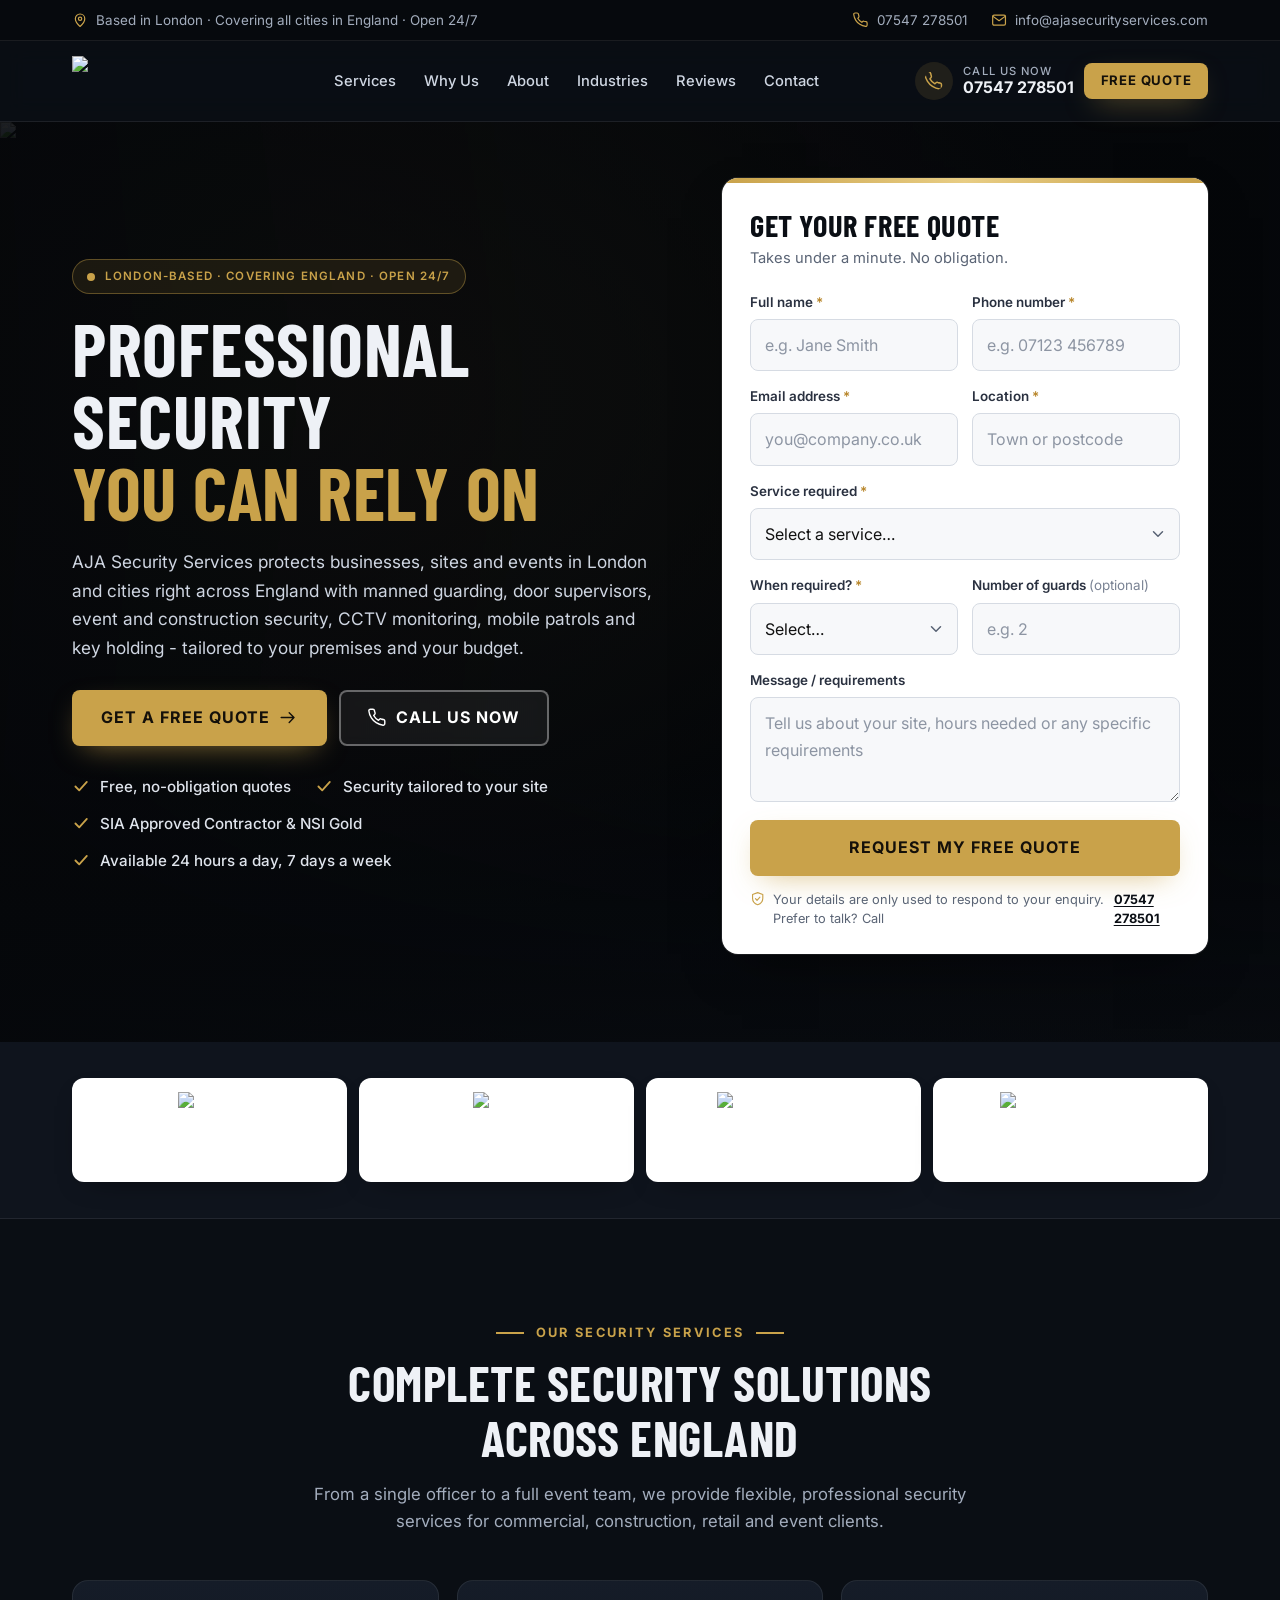
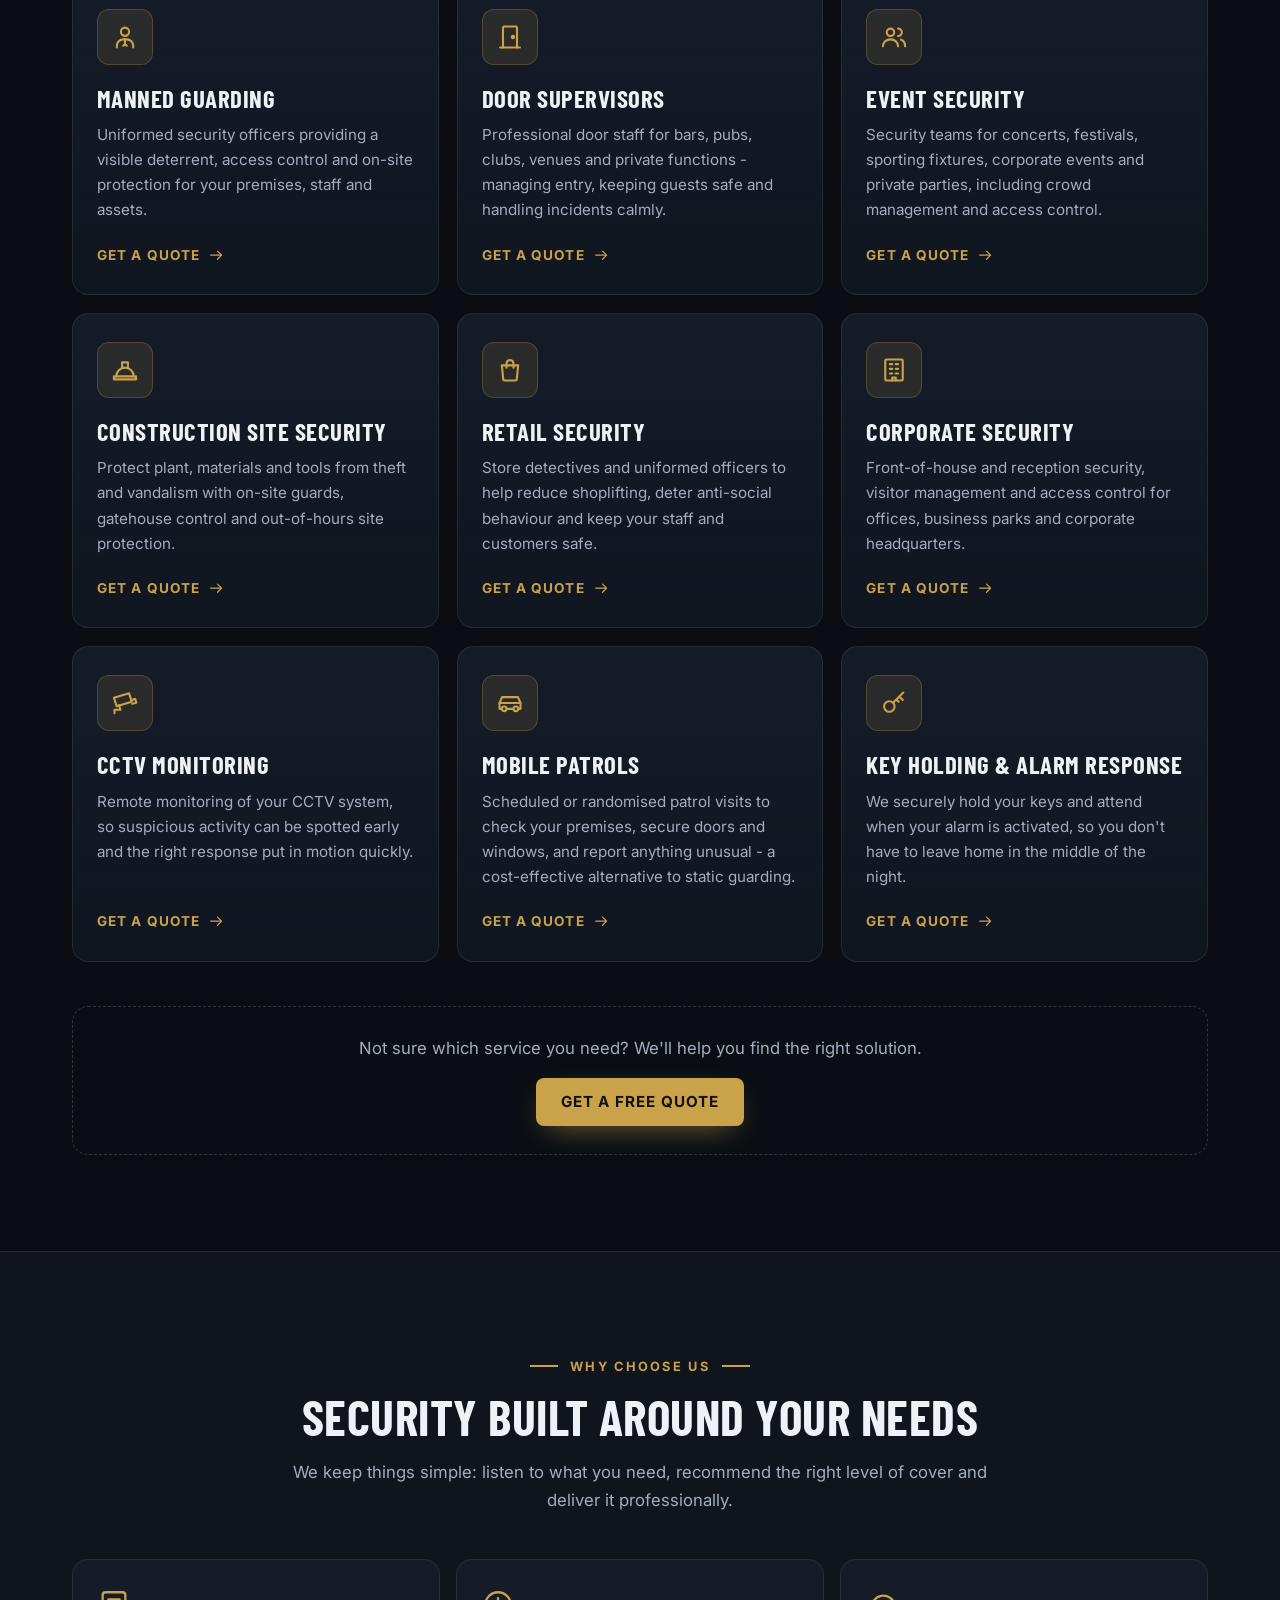
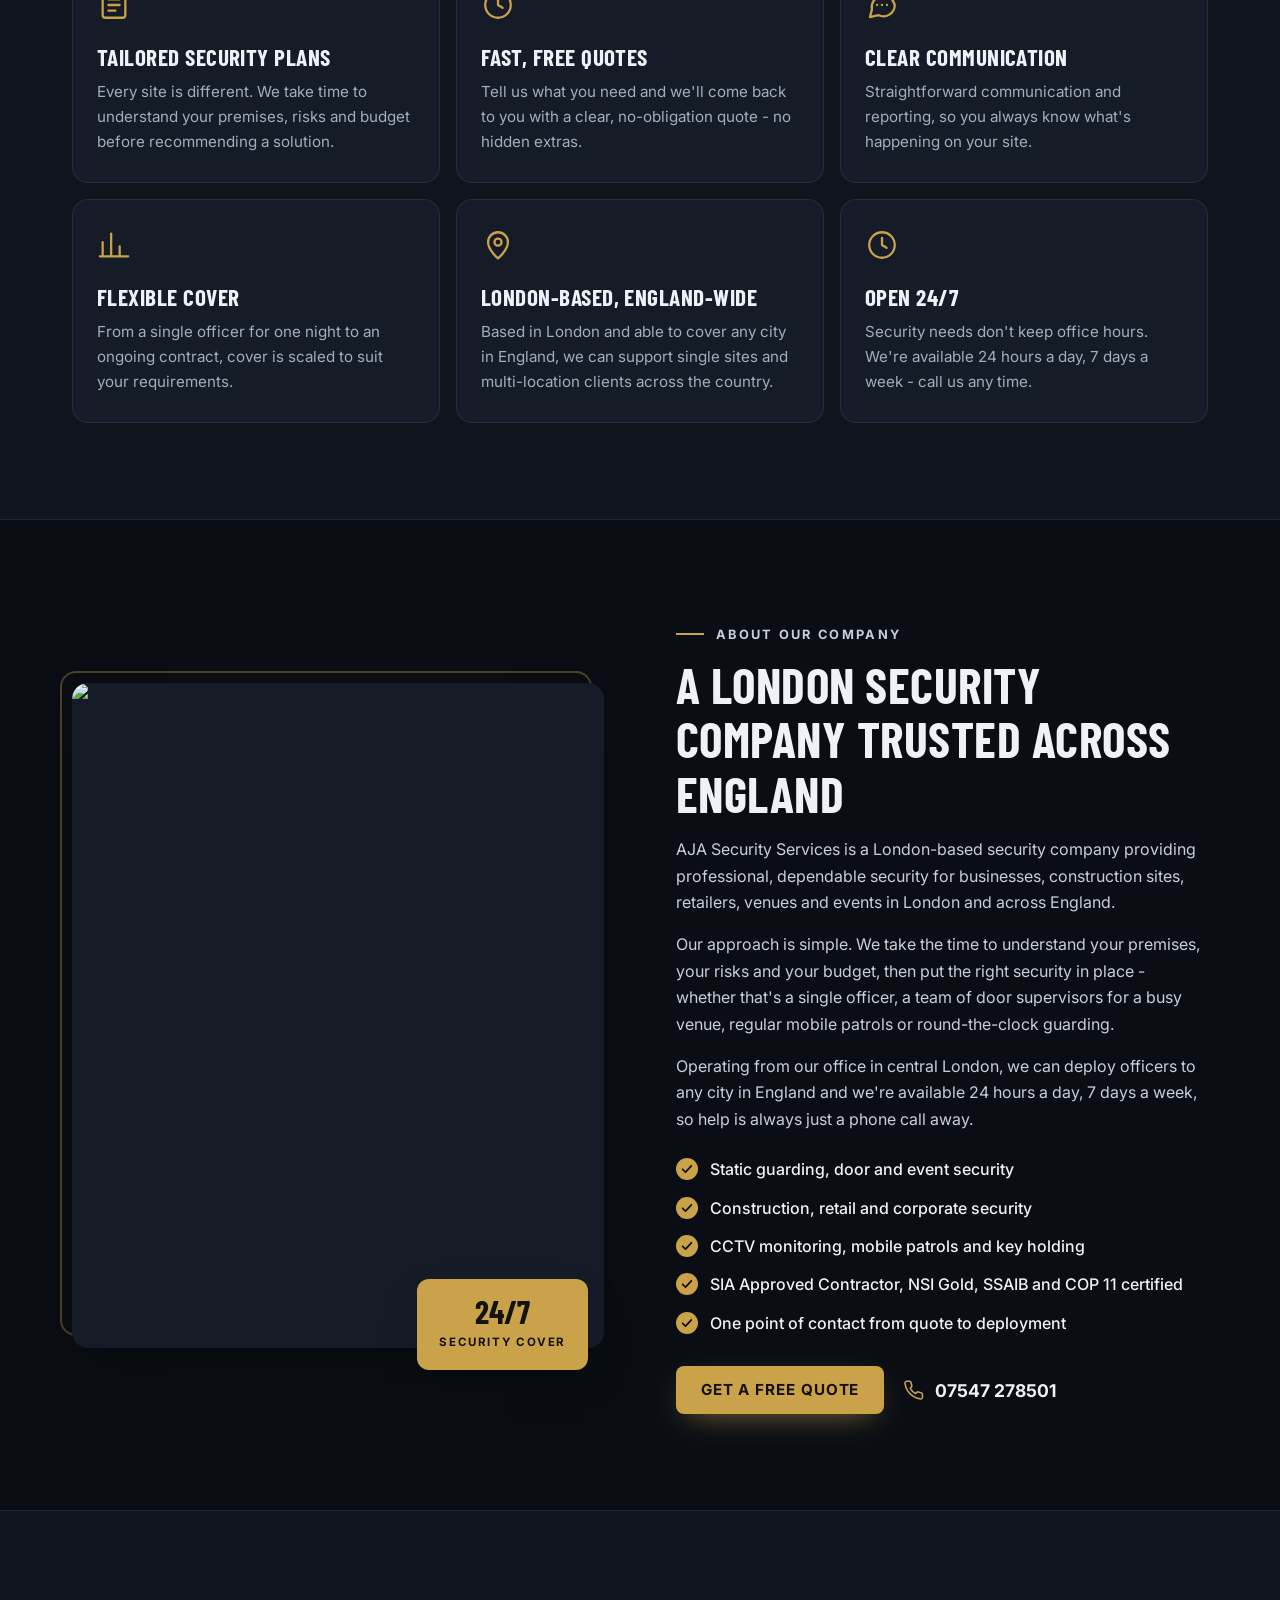
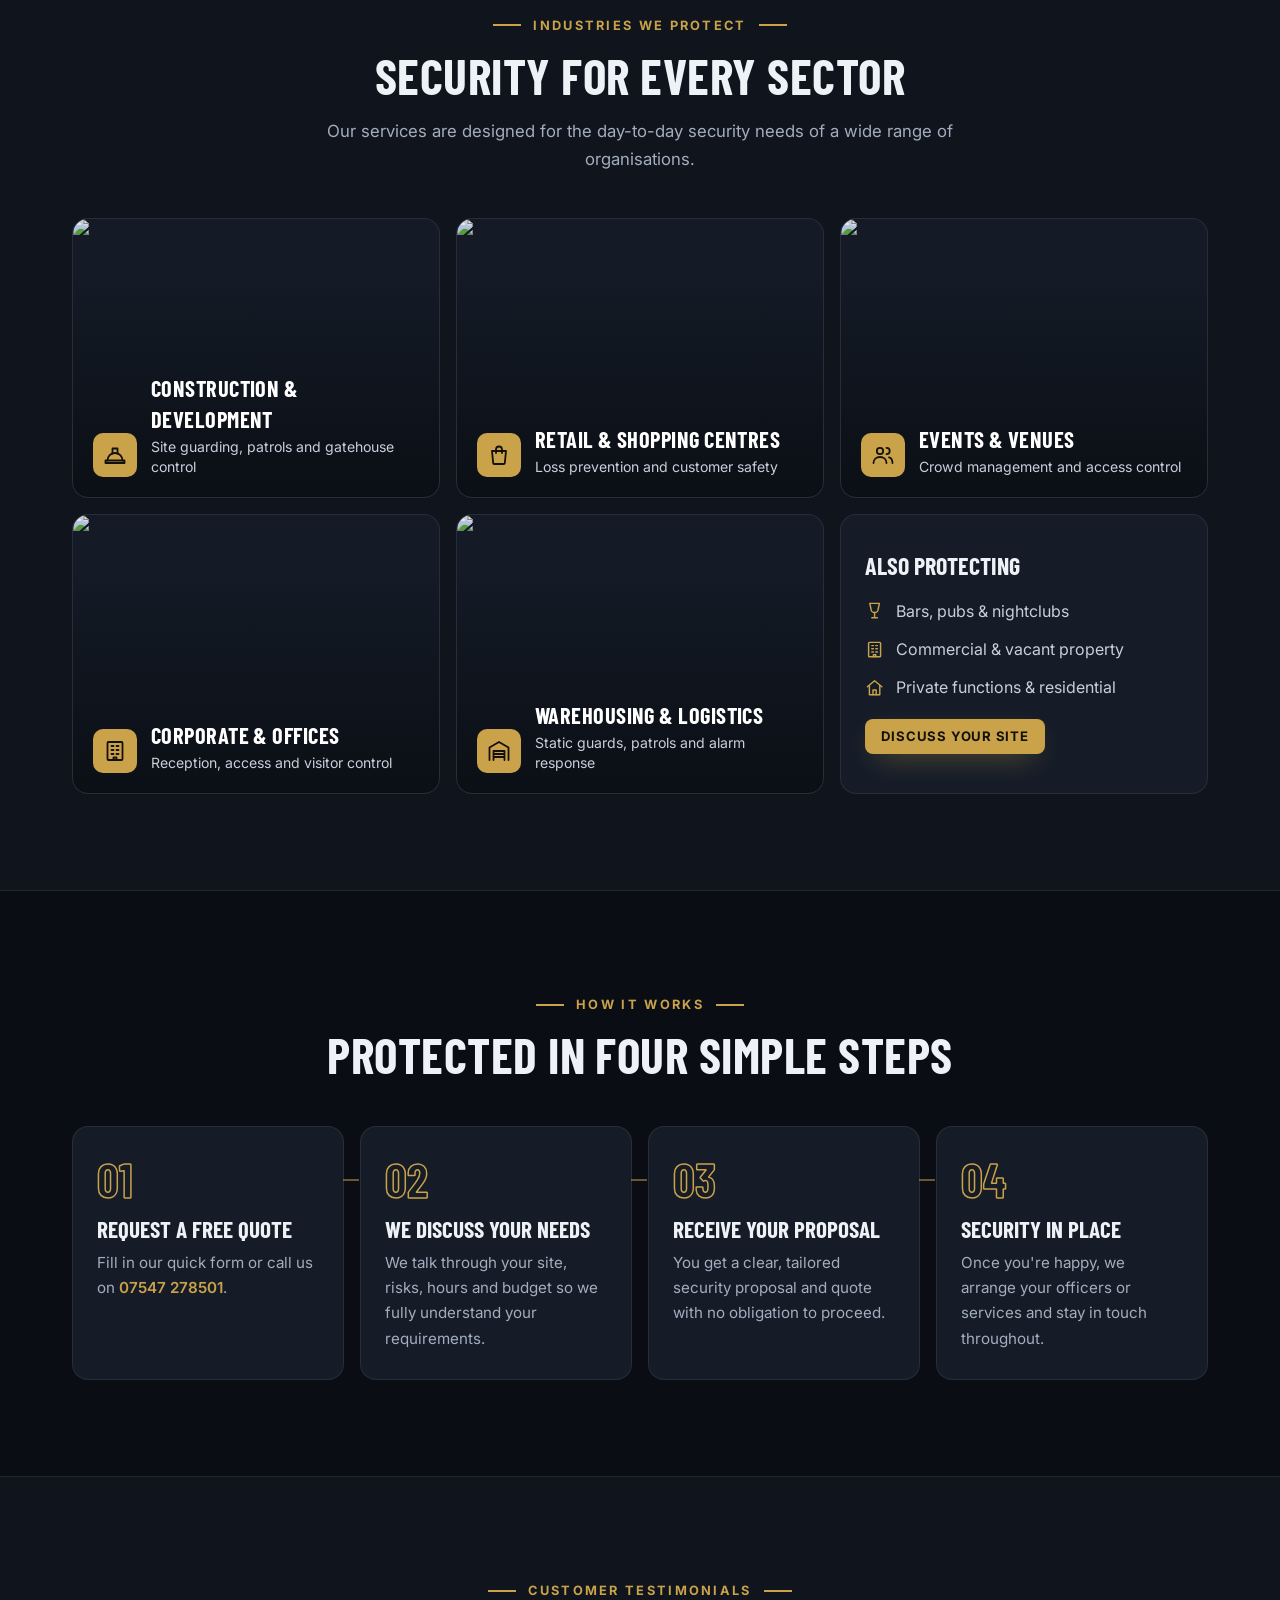
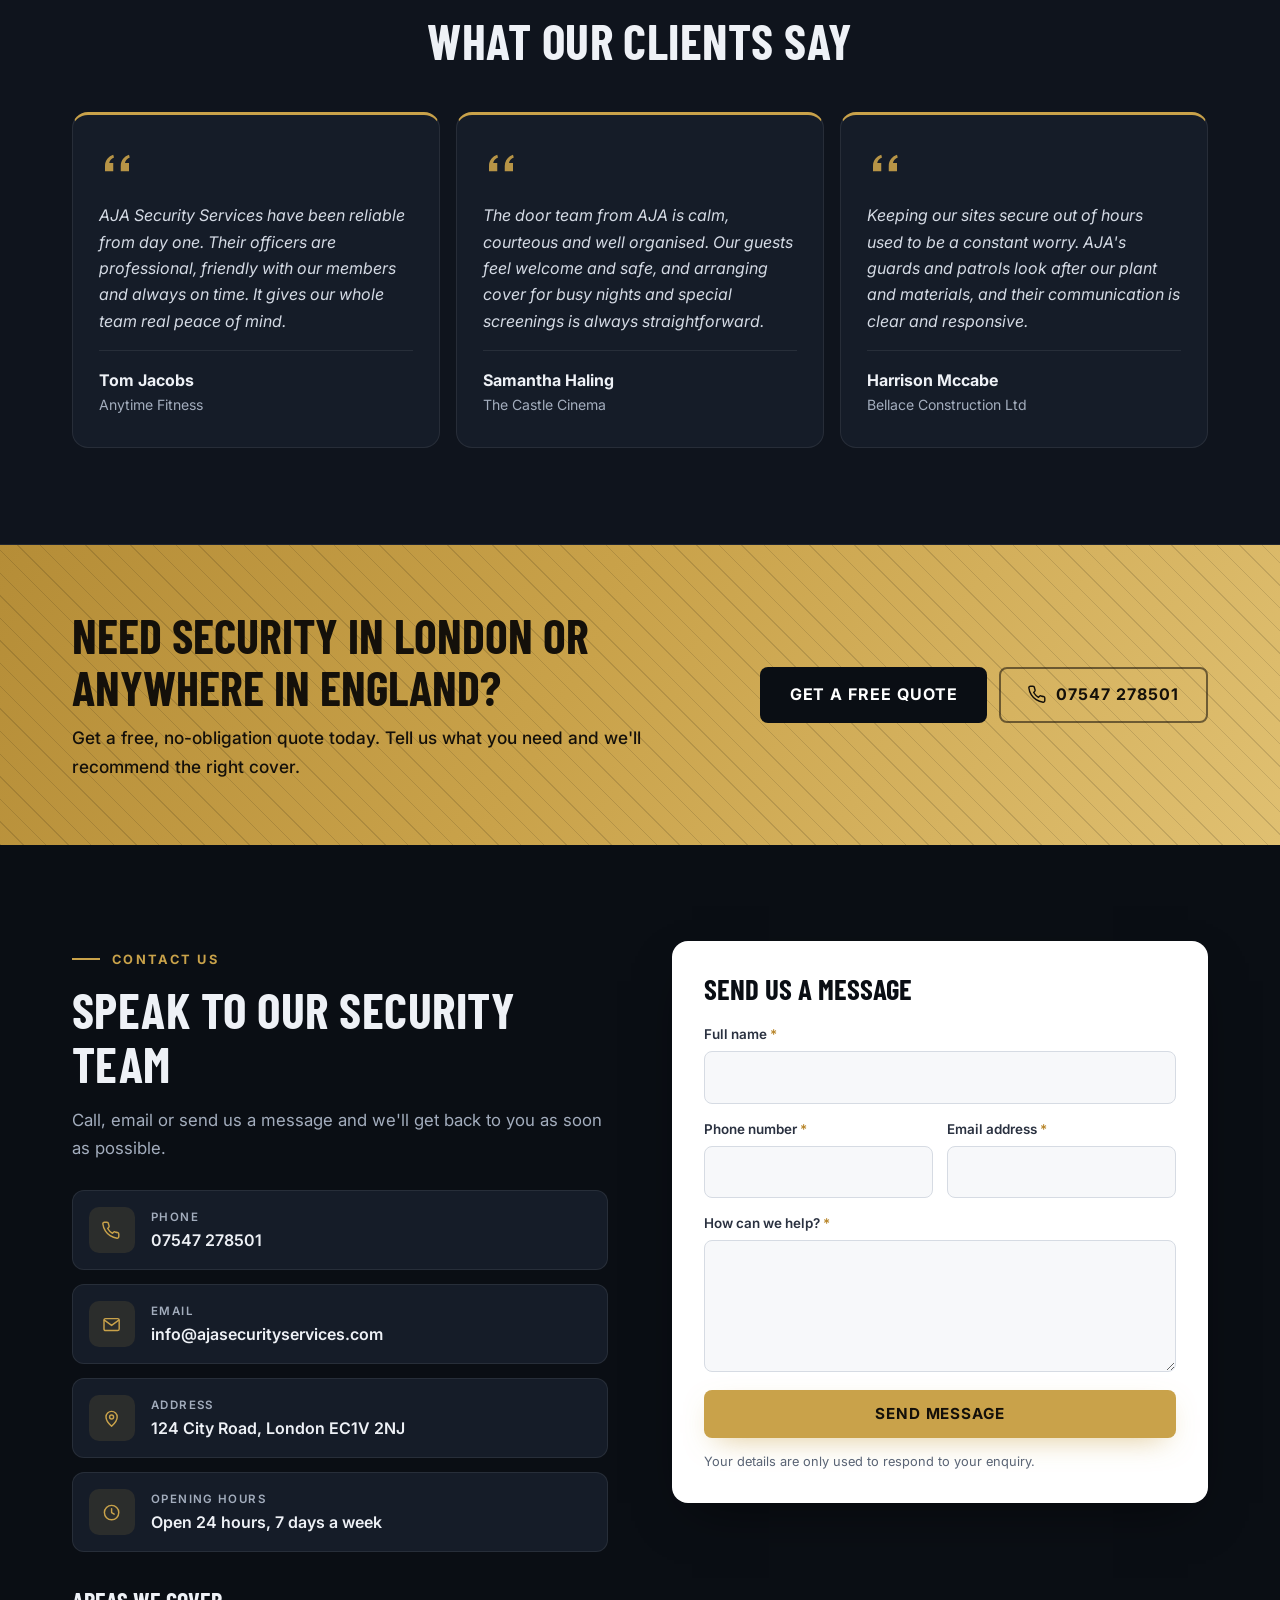
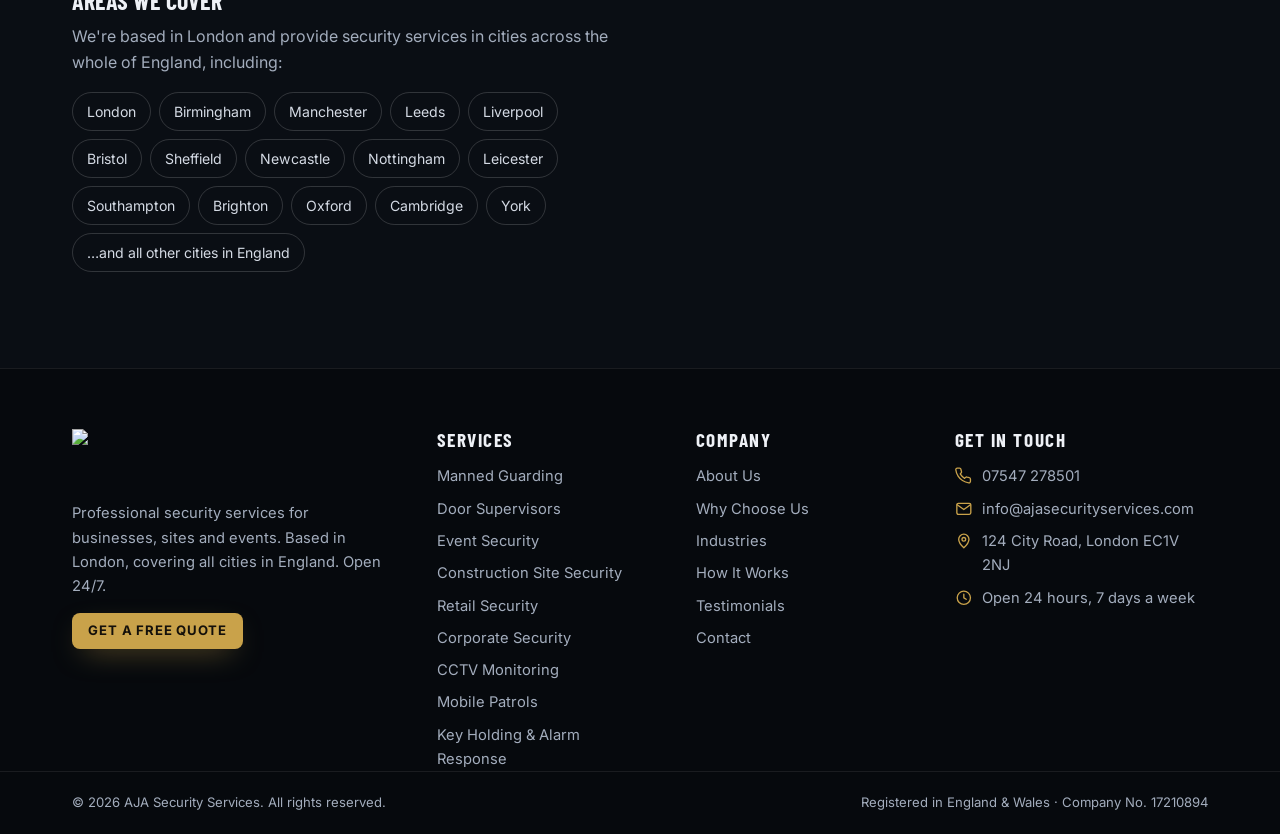
==== index.html @ 1676a199 "Add files via upload" ====
<!DOCTYPE html>
<html lang="en-GB">
<head>
  <meta charset="UTF-8">
  <meta name="viewport" content="width=device-width, initial-scale=1">

  <!-- ============================================================
       SEO settings.
       See README.md for the full find-and-replace checklist.
       ============================================================ -->
  <title>AJA Security Services | Security Guards London &amp; England</title>
  <meta name="description" content="SIA Approved security guards, door supervisors, event and construction security. London-based, covering all of England, 24/7. Get your free quote today.">
  <!-- When your domain is live, add: <link rel="canonical" href="https://your-domain/"> and <meta property="og:url" content="https://your-domain/"> -->
  <meta name="theme-color" content="#0a0e14">

  <!-- Social sharing -->
  <meta property="og:type" content="website">
  <meta property="og:title" content="AJA Security Services | London-based Security Covering All of England, 24/7">
  <meta property="og:description" content="Manned guarding, door supervisors, event and construction security, CCTV monitoring, mobile patrols and key holding. Get a free quote.">
  <meta property="og:locale" content="en_GB">
  <meta property="og:image" content="https://images.unsplash.com/photo-1485230405346-71acb9518d9c?auto=format&fit=crop&w=1200&h=630&q=70">

  <!-- Favicon -->
  <link rel="icon" type="image/svg+xml" href="images/aja-logo-mark.svg">

  <!-- Fonts (free, Google Fonts) -->
  <link rel="preconnect" href="https://fonts.googleapis.com">
  <link rel="preconnect" href="https://fonts.gstatic.com" crossorigin>
  <link href="https://fonts.googleapis.com/css2?family=Barlow+Condensed:wght@600;700&family=Inter:wght@400;500;600;700&display=swap" rel="stylesheet">

  <!-- Hero image preload for fast first paint -->
  <link rel="preconnect" href="https://images.unsplash.com">
  <link rel="preload" as="image" href="https://images.unsplash.com/photo-1485230405346-71acb9518d9c?auto=format&fit=crop&w=1600&q=70" fetchpriority="high">

  <link rel="stylesheet" href="style.css">
  <script>document.documentElement.classList.add("js");</script>

  <!-- Local business structured data (helps Google show your details) -->
  <script type="application/ld+json">
  {
    "@context": "https://schema.org",
    "@type": "LocalBusiness",
    "name": "AJA Security Services",
    "description": "Security services including manned guarding, door supervisors, event security, construction site security, retail security, corporate security, CCTV monitoring, mobile patrols and key holding & alarm response.",
    "telephone": "+447547278501",
    "email": "info@ajasecurityservices.com",
    "address": {
      "@type": "PostalAddress",
      "streetAddress": "124 City Road",
      "addressLocality": "London",
      "postalCode": "EC1V 2NJ",
      "addressCountry": "GB"
    },
    "areaServed": "England",
    "openingHours": "Mo-Su 00:00-23:59"
  }
  </script>
</head>

<body>
  <a class="skip-link" href="#main">Skip to content</a>

  <!-- ============ SVG ICON SPRITE (no external icon library needed) ============ -->
  <svg xmlns="http://www.w3.org/2000/svg" style="display:none" aria-hidden="true">
    <symbol id="i-shield" viewBox="0 0 24 24"><path d="M12 2.5l8 3v6c0 5-3.4 8.6-8 10-4.6-1.4-8-5-8-10v-6z"/><path d="M8.5 12l2.5 2.5 4.5-5"/></symbol>
    <symbol id="i-guard" viewBox="0 0 24 24"><circle cx="12" cy="7.5" r="3.5"/><path d="M5 21v-1.5A5.5 5.5 0 0 1 10.5 14h3a5.5 5.5 0 0 1 5.5 5.5V21"/><path d="M12 14v4l-1.5 1.5M12 18l1.5 1.5"/></symbol>
    <symbol id="i-door" viewBox="0 0 24 24"><path d="M6 21V4a1 1 0 0 1 1-1h10a1 1 0 0 1 1 1v17"/><path d="M3.5 21h17"/><circle cx="14.5" cy="12" r="1"/></symbol>
    <symbol id="i-event" viewBox="0 0 24 24"><circle cx="9" cy="8" r="3.2"/><path d="M2.5 20c0-3.6 2.9-6 6.5-6s6.5 2.4 6.5 6"/><path d="M15.5 4.8a3.2 3.2 0 0 1 0 6.4"/><path d="M18 14.3c2.1.6 3.5 2.6 3.5 5.7"/></symbol>
    <symbol id="i-hardhat" viewBox="0 0 24 24"><path d="M2.5 17.5h19v2.5h-19z"/><path d="M4.5 17.5a7.5 7.5 0 0 1 15 0"/><path d="M9.5 10.5V5.5h5v5"/></symbol>
    <symbol id="i-bag" viewBox="0 0 24 24"><path d="M5 8h14l-1.2 12.1a1 1 0 0 1-1 .9H7.2a1 1 0 0 1-1-.9z"/><path d="M9 10V6.5a3 3 0 0 1 6 0V10"/></symbol>
    <symbol id="i-building" viewBox="0 0 24 24"><rect x="4.5" y="3" width="15" height="18" rx="1"/><path d="M8.5 7h2M13.5 7h2M8.5 11h2M13.5 11h2M8.5 15h2M13.5 15h2"/><path d="M10.5 21v-2.5h3V21"/></symbol>
    <symbol id="i-cctv" viewBox="0 0 24 24"><path d="M2.5 7.5l13-3.8 2.3 7.2-13 3.8z"/><path d="M17.3 9.5l3.4-1 1 3.2-3.5 1"/><path d="M6.8 13.8l1.3 4H3v3"/></symbol>
    <symbol id="i-car" viewBox="0 0 24 24"><path d="M5 17H3v-5l2.2-5h13.6L21 12v5h-2"/><circle cx="7" cy="17" r="2"/><circle cx="17" cy="17" r="2"/><path d="M9 17h6M3 12h18"/></symbol>
    <symbol id="i-key" viewBox="0 0 24 24"><circle cx="8" cy="15" r="4.5"/><path d="M11.2 11.8L20 3M16.5 6.5l3 3M14 9l2 2"/></symbol>
    <symbol id="i-phone" viewBox="0 0 24 24"><path d="M21 16.5v3a2 2 0 0 1-2.2 2 19.8 19.8 0 0 1-8.6-3.1 19.5 19.5 0 0 1-6-6A19.8 19.8 0 0 1 1.1 3.8 2 2 0 0 1 3.1 1.5h3a2 2 0 0 1 2 1.7c.1 1 .4 1.9.7 2.8a2 2 0 0 1-.5 2.1L7.1 9.4a16 16 0 0 0 6 6l1.3-1.3a2 2 0 0 1 2.1-.4c.9.3 1.8.6 2.8.7a2 2 0 0 1 1.7 2z"/></symbol>
    <symbol id="i-mail" viewBox="0 0 24 24"><rect x="2.5" y="4.5" width="19" height="15" rx="2"/><path d="M3 6.5l9 6.5 9-6.5"/></symbol>
    <symbol id="i-pin" viewBox="0 0 24 24"><path d="M12 21.5s-7-6.1-7-11.5a7 7 0 0 1 14 0c0 5.4-7 11.5-7 11.5z"/><circle cx="12" cy="10" r="2.5"/></symbol>
    <symbol id="i-clock" viewBox="0 0 24 24"><circle cx="12" cy="12" r="9"/><path d="M12 7v5l3.2 2"/></symbol>
    <symbol id="i-check" viewBox="0 0 24 24"><path d="M4.5 12.5l5 5 10-11"/></symbol>
    <symbol id="i-arrow" viewBox="0 0 24 24"><path d="M4 12h16M14 6l6 6-6 6"/></symbol>
    <symbol id="i-plan" viewBox="0 0 24 24"><rect x="4" y="3" width="16" height="18" rx="2"/><path d="M8 8h8M8 12h8M8 16h5"/></symbol>
    <symbol id="i-chat" viewBox="0 0 24 24"><path d="M21 12a8 8 0 0 1-11.6 7.1L3.5 20.5l1.4-5.4A8 8 0 1 1 21 12z"/><path d="M8.5 12h.01M12 12h.01M15.5 12h.01"/></symbol>
    <symbol id="i-scale" viewBox="0 0 24 24"><path d="M4 20V10M10 20V4M16 20v-7M22 20H2"/></symbol>
    <symbol id="i-award" viewBox="0 0 24 24"><circle cx="12" cy="9" r="6"/><path d="M8.5 14l-1.5 7.5 5-2.5 5 2.5-1.5-7.5"/></symbol>
    <symbol id="i-warehouse" viewBox="0 0 24 24"><path d="M2.5 21V8.5L12 3l9.5 5.5V21"/><path d="M6.5 21v-9h11v9M6.5 15h11M6.5 18h11"/></symbol>
    <symbol id="i-glass" viewBox="0 0 24 24"><path d="M6 3h12l-1.5 7a4.5 4.5 0 0 1-9 0z"/><path d="M12 14.5V21M8.5 21h7"/></symbol>
    <symbol id="i-home" viewBox="0 0 24 24"><path d="M3 11l9-7.5 9 7.5"/><path d="M5.5 9.5V21h13V9.5"/><path d="M10 21v-6h4v6"/></symbol>
    <symbol id="i-quote" viewBox="0 0 24 24"><path d="M9.5 6.5C6.5 7.5 4 10 4 14v3.5h5.5V12H6.8c.3-1.8 1.4-3 3.2-3.7zM20 6.5c-3 1-5.5 3.5-5.5 7.5v3.5H20V12h-2.7c.3-1.8 1.4-3 3.2-3.7z"/></symbol>
    <symbol id="i-menu" viewBox="0 0 24 24"><path d="M3.5 6.5h17M3.5 12h17M3.5 17.5h17"/></symbol>
    <symbol id="i-close" viewBox="0 0 24 24"><path d="M5.5 5.5l13 13M18.5 5.5l-13 13"/></symbol>
  </svg>

  <!-- ============ TOP BAR (desktop) ============ -->
  <div class="topbar">
    <div class="container topbar__inner">
      <p class="topbar__text"><svg class="i" aria-hidden="true"><use href="#i-pin"/></svg> Based in London · Covering all cities in England · Open 24/7</p>
      <div class="topbar__links">
        <a href="tel:+447547278501"><svg class="i" aria-hidden="true"><use href="#i-phone"/></svg> 07547 278501</a>
        <a href="mailto:info@ajasecurityservices.com"><svg class="i" aria-hidden="true"><use href="#i-mail"/></svg> info@ajasecurityservices.com</a>
      </div>
    </div>
  </div>

  <!-- ============ HEADER / NAVIGATION ============ -->
  <header class="header" id="header">
    <div class="container header__inner">
      <a href="#top" class="logo" aria-label="AJA Security Services - home">
        <img class="logo__img" src="images/aja-logo-dark-bg.svg" alt="AJA Security Services" width="238" height="72">
      </a>

      <nav class="nav" id="nav" aria-label="Main navigation">
        <ul class="nav__list">
          <li><a href="#services">Services</a></li>
          <li><a href="#why-us">Why Us</a></li>
          <li><a href="#about">About</a></li>
          <li><a href="#industries">Industries</a></li>
          <li><a href="#testimonials">Reviews</a></li>
          <li><a href="#contact">Contact</a></li>
        </ul>
        <div class="nav__mobile-cta">
          <a class="btn btn--primary btn--block" href="#quote" data-quote>Get a Free Quote</a>
          <a class="btn btn--outline btn--block" href="tel:+447547278501"><svg class="i" aria-hidden="true"><use href="#i-phone"/></svg> Call 07547 278501</a>
        </div>
      </nav>

      <div class="header__actions">
        <a class="header__phone" href="tel:+447547278501">
          <svg class="i" aria-hidden="true"><use href="#i-phone"/></svg>
          <span><small>Call us now</small>07547 278501</span>
        </a>
        <a class="btn btn--primary btn--sm" href="#quote" data-quote>Free Quote</a>
        <button class="nav-toggle" id="navToggle" aria-controls="nav" aria-expanded="false" aria-label="Open menu">
          <svg class="i i--open" aria-hidden="true"><use href="#i-menu"/></svg>
          <svg class="i i--close" aria-hidden="true"><use href="#i-close"/></svg>
        </button>
      </div>
    </div>
  </header>

  <main id="main">
    <!-- ============ HERO + FREE QUOTE FORM ============ -->
    <section class="hero" id="top" aria-labelledby="hero-title">
      <div class="hero__bg">
        <img src="https://images.unsplash.com/photo-1485230405346-71acb9518d9c?auto=format&fit=crop&w=1600&q=70"
             srcset="https://images.unsplash.com/photo-1485230405346-71acb9518d9c?auto=format&fit=crop&w=800&q=65 800w,
                     https://images.unsplash.com/photo-1485230405346-71acb9518d9c?auto=format&fit=crop&w=1600&q=70 1600w,
                     https://images.unsplash.com/photo-1485230405346-71acb9518d9c?auto=format&fit=crop&w=2400&q=70 2400w"
             sizes="100vw" alt="Uniformed security officer on duty in the lobby of a commercial building" fetchpriority="high" width="1600" height="1067">
      </div>

      <div class="container hero__grid">
        <div class="hero__content">
          <p class="eyebrow"><span class="eyebrow__dot" aria-hidden="true"></span>London-Based · Covering England · Open 24/7</p>
          <h1 id="hero-title" class="hero__title">Professional Security <span>You Can Rely On</span></h1>
          <p class="hero__lead">
            AJA Security Services protects businesses, sites and events in London and cities right across England with manned guarding,
            door supervisors, event and construction security, CCTV monitoring, mobile patrols and key holding -
            tailored to your premises and your budget.
          </p>
          <div class="hero__buttons">
            <a class="btn btn--primary btn--lg" href="#quote" data-quote>Get a Free Quote <svg class="i" aria-hidden="true"><use href="#i-arrow"/></svg></a>
            <a class="btn btn--ghost btn--lg" href="tel:+447547278501"><svg class="i" aria-hidden="true"><use href="#i-phone"/></svg> Call Us Now</a>
          </div>
          <ul class="hero__points">
            <li><svg class="i" aria-hidden="true"><use href="#i-check"/></svg> Free, no-obligation quotes</li>
            <li><svg class="i" aria-hidden="true"><use href="#i-check"/></svg> Security tailored to your site</li>
            <li><svg class="i" aria-hidden="true"><use href="#i-check"/></svg> SIA Approved Contractor &amp; NSI Gold</li>
            <li><svg class="i" aria-hidden="true"><use href="#i-check"/></svg> Available 24 hours a day, 7 days a week</li>
          </ul>
        </div>

        <!-- QUOTE FORM
             Form submissions are sent by Formspree (free plan). Connected to form xppwrbzv
             with your own form ID - see README.md. -->
        <div class="quote-card" id="quote">
          <div class="quote-card__head">
            <h2 class="quote-card__title">Get Your Free Quote</h2>
            <p>Takes under a minute. No obligation.</p>
          </div>

          <form class="form js-form" action="https://formspree.io/f/xppwrbzv" method="POST" novalidate>
            <input type="hidden" name="_subject" value="New free quote request - website">
            <input type="hidden" name="form_type" value="Free quote request">
            <!-- Spam trap: real visitors never see or fill this -->
            <div class="hp" aria-hidden="true"><label>Leave this empty <input type="text" name="_gotcha" tabindex="-1" autocomplete="off"></label></div>

            <div class="form__row">
              <div class="field">
                <label for="q-name">Full name <span class="req" aria-hidden="true">*</span></label>
                <input id="q-name" name="name" type="text" autocomplete="name" required placeholder="e.g. Jane Smith">
              </div>
              <div class="field">
                <label for="q-phone">Phone number <span class="req" aria-hidden="true">*</span></label>
                <input id="q-phone" name="phone" type="tel" autocomplete="tel" inputmode="tel" required placeholder="e.g. 07123 456789">
              </div>
            </div>

            <div class="form__row">
              <div class="field">
                <label for="q-email">Email address <span class="req" aria-hidden="true">*</span></label>
                <input id="q-email" name="email" type="email" autocomplete="email" required placeholder="you@company.co.uk">
              </div>
              <div class="field">
                <label for="q-location">Location <span class="req" aria-hidden="true">*</span></label>
                <input id="q-location" name="location" type="text" autocomplete="address-level2" required placeholder="Town or postcode">
              </div>
            </div>

            <div class="field">
              <label for="q-service">Service required <span class="req" aria-hidden="true">*</span></label>
              <select id="q-service" name="service" required>
                <option value="">Select a service…</option>
                <option>Manned Guarding</option>
                <option>Door Supervisors</option>
                <option>Event Security</option>
                <option>Construction Site Security</option>
                <option>Retail Security</option>
                <option>Corporate Security</option>
                <option>CCTV Monitoring</option>
                <option>Mobile Patrols</option>
                <option>Key Holding &amp; Alarm Response</option>
                <option>Not sure / multiple services</option>
              </select>
            </div>

            <div class="form__row">
              <div class="field">
                <label for="q-when">When required? <span class="req" aria-hidden="true">*</span></label>
                <select id="q-when" name="when_required" required>
                  <option value="">Select…</option>
                  <option>As soon as possible</option>
                  <option>Within the next week</option>
                  <option>Within the next month</option>
                  <option value="Specific date">On a specific date</option>
                  <option>Ongoing / long-term contract</option>
                </select>
              </div>
              <div class="field">
                <label for="q-guards">Number of guards <span class="opt">(optional)</span></label>
                <input id="q-guards" name="guards_required" type="number" min="1" max="500" inputmode="numeric" placeholder="e.g. 2">
              </div>
            </div>

            <div class="field field--date" id="dateField" hidden>
              <label for="q-date">Date required</label>
              <input id="q-date" name="date_required" type="date">
            </div>

            <div class="field">
              <label for="q-message">Message / requirements</label>
              <textarea id="q-message" name="message" rows="3" placeholder="Tell us about your site, hours needed or any specific requirements"></textarea>
            </div>

            <button type="submit" class="btn btn--primary btn--block btn--lg form__submit">
              <span class="form__submit-label">Request My Free Quote</span>
            </button>
            <p class="form__note">
              <svg class="i" aria-hidden="true"><use href="#i-shield"/></svg>
              Your details are only used to respond to your enquiry. Prefer to talk? Call <a href="tel:+447547278501">07547 278501</a>
            </p>
            <div class="form__status" role="status" aria-live="polite"></div>
          </form>
        </div>
      </div>
    </section>


    <!-- ============ ACCREDITATIONS ============
         Logo files live in the images/ folder. Replace them with higher-resolution
         versions from each accrediting body if available. -->
    <section class="awards" aria-label="Our accreditations">
      <div class="container awards__inner">
        <ul class="awards__list">
          <li class="awards__item"><img src="images/accreditation-sia-acs.png" alt="SIA Approved Contractor" width="197" height="240" loading="lazy"></li>
          <li class="awards__item"><img src="images/accreditation-nsi-gold.png" alt="NSI Gold accredited" width="91" height="148" loading="lazy"></li>
          <li class="awards__item"><img src="images/accreditation-ssaib-ukas.png" alt="SSAIB certificated with UKAS product certification" width="245" height="139" loading="lazy"></li>
          <li class="awards__item"><img src="images/accreditation-mwhg-cop11.png" alt="MWHG COP 11 certified company - Provision of Labour in Security" width="266" height="144" loading="lazy"></li>
        </ul>
      </div>
    </section>

    <!-- ============ 1. SERVICES ============ -->
    <section class="section" id="services" aria-labelledby="services-title">
      <div class="container">
        <header class="section__head reveal">
          <p class="kicker">Our Security Services</p>
          <h2 id="services-title" class="section__title">Complete Security Solutions Across England</h2>
          <p class="section__lead">From a single officer to a full event team, we provide flexible, professional security services for commercial, construction, retail and event clients.</p>
        </header>

        <div class="services">
          <article class="service reveal">
            <div class="service__icon"><svg class="i" aria-hidden="true"><use href="#i-guard"/></svg></div>
            <h3>Manned Guarding</h3>
            <p>Uniformed security officers providing a visible deterrent, access control and on-site protection for your premises, staff and assets.</p>
            <a class="service__link" href="#quote" data-quote data-service="Manned Guarding">Get a quote <svg class="i" aria-hidden="true"><use href="#i-arrow"/></svg></a>
          </article>

          <article class="service reveal">
            <div class="service__icon"><svg class="i" aria-hidden="true"><use href="#i-door"/></svg></div>
            <h3>Door Supervisors</h3>
            <p>Professional door staff for bars, pubs, clubs, venues and private functions - managing entry, keeping guests safe and handling incidents calmly.</p>
            <a class="service__link" href="#quote" data-quote data-service="Door Supervisors">Get a quote <svg class="i" aria-hidden="true"><use href="#i-arrow"/></svg></a>
          </article>

          <article class="service reveal">
            <div class="service__icon"><svg class="i" aria-hidden="true"><use href="#i-event"/></svg></div>
            <h3>Event Security</h3>
            <p>Security teams for concerts, festivals, sporting fixtures, corporate events and private parties, including crowd management and access control.</p>
            <a class="service__link" href="#quote" data-quote data-service="Event Security">Get a quote <svg class="i" aria-hidden="true"><use href="#i-arrow"/></svg></a>
          </article>

          <article class="service reveal">
            <div class="service__icon"><svg class="i" aria-hidden="true"><use href="#i-hardhat"/></svg></div>
            <h3>Construction Site Security</h3>
            <p>Protect plant, materials and tools from theft and vandalism with on-site guards, gatehouse control and out-of-hours site protection.</p>
            <a class="service__link" href="#quote" data-quote data-service="Construction Site Security">Get a quote <svg class="i" aria-hidden="true"><use href="#i-arrow"/></svg></a>
          </article>

          <article class="service reveal">
            <div class="service__icon"><svg class="i" aria-hidden="true"><use href="#i-bag"/></svg></div>
            <h3>Retail Security</h3>
            <p>Store detectives and uniformed officers to help reduce shoplifting, deter anti-social behaviour and keep your staff and customers safe.</p>
            <a class="service__link" href="#quote" data-quote data-service="Retail Security">Get a quote <svg class="i" aria-hidden="true"><use href="#i-arrow"/></svg></a>
          </article>

          <article class="service reveal">
            <div class="service__icon"><svg class="i" aria-hidden="true"><use href="#i-building"/></svg></div>
            <h3>Corporate Security</h3>
            <p>Front-of-house and reception security, visitor management and access control for offices, business parks and corporate headquarters.</p>
            <a class="service__link" href="#quote" data-quote data-service="Corporate Security">Get a quote <svg class="i" aria-hidden="true"><use href="#i-arrow"/></svg></a>
          </article>

          <article class="service reveal">
            <div class="service__icon"><svg class="i" aria-hidden="true"><use href="#i-cctv"/></svg></div>
            <h3>CCTV Monitoring</h3>
            <p>Remote monitoring of your CCTV system, so suspicious activity can be spotted early and the right response put in motion quickly.</p>
            <a class="service__link" href="#quote" data-quote data-service="CCTV Monitoring">Get a quote <svg class="i" aria-hidden="true"><use href="#i-arrow"/></svg></a>
          </article>

          <article class="service reveal">
            <div class="service__icon"><svg class="i" aria-hidden="true"><use href="#i-car"/></svg></div>
            <h3>Mobile Patrols</h3>
            <p>Scheduled or randomised patrol visits to check your premises, secure doors and windows, and report anything unusual - a cost-effective alternative to static guarding.</p>
            <a class="service__link" href="#quote" data-quote data-service="Mobile Patrols">Get a quote <svg class="i" aria-hidden="true"><use href="#i-arrow"/></svg></a>
          </article>

          <article class="service reveal">
            <div class="service__icon"><svg class="i" aria-hidden="true"><use href="#i-key"/></svg></div>
            <h3>Key Holding &amp; Alarm Response</h3>
            <p>We securely hold your keys and attend when your alarm is activated, so you don't have to leave home in the middle of the night.</p>
            <a class="service__link" href="#quote" data-quote data-service="Key Holding &amp; Alarm Response">Get a quote <svg class="i" aria-hidden="true"><use href="#i-arrow"/></svg></a>
          </article>
        </div>

        <div class="section__cta reveal">
          <p>Not sure which service you need? We'll help you find the right solution.</p>
          <a class="btn btn--primary" href="#quote" data-quote>Get a Free Quote</a>
        </div>
      </div>
    </section>

    <!-- ============ 2. WHY CHOOSE US ============ -->
    <section class="section section--alt" id="why-us" aria-labelledby="why-title">
      <div class="container">
        <header class="section__head reveal">
          <p class="kicker">Why Choose Us</p>
          <h2 id="why-title" class="section__title">Security Built Around Your Needs</h2>
          <p class="section__lead">We keep things simple: listen to what you need, recommend the right level of cover and deliver it professionally.</p>
        </header>

        <div class="features">
          <div class="feature reveal">
            <svg class="i" aria-hidden="true"><use href="#i-plan"/></svg>
            <h3>Tailored Security Plans</h3>
            <p>Every site is different. We take time to understand your premises, risks and budget before recommending a solution.</p>
          </div>
          <div class="feature reveal">
            <svg class="i" aria-hidden="true"><use href="#i-clock"/></svg>
            <h3>Fast, Free Quotes</h3>
            <p>Tell us what you need and we'll come back to you with a clear, no-obligation quote - no hidden extras.</p>
          </div>
          <div class="feature reveal">
            <svg class="i" aria-hidden="true"><use href="#i-chat"/></svg>
            <h3>Clear Communication</h3>
            <p>Straightforward communication and reporting, so you always know what's happening on your site.</p>
          </div>
          <div class="feature reveal">
            <svg class="i" aria-hidden="true"><use href="#i-scale"/></svg>
            <h3>Flexible Cover</h3>
            <p>From a single officer for one night to an ongoing contract, cover is scaled to suit your requirements.</p>
          </div>
          <div class="feature reveal">
            <svg class="i" aria-hidden="true"><use href="#i-pin"/></svg>
            <h3>London-Based, England-Wide</h3>
            <p>Based in London and able to cover any city in England, we can support single sites and multi-location clients across the country.</p>
          </div>
          <div class="feature reveal">
            <svg class="i" aria-hidden="true"><use href="#i-clock"/></svg>
            <h3>Open 24/7</h3>
            <p>Security needs don't keep office hours. We're available 24 hours a day, 7 days a week - call us any time.</p>
          </div>
        </div>
      </div>
    </section>

    <!-- ============ 3. ABOUT ============ -->
    <section class="section" id="about" aria-labelledby="about-title">
      <div class="container about">
        <div class="about__media reveal">
          <img src="images/aja-security-officer.jpg" alt="AJA Security Services officer wearing a branded high-visibility vest and uniform" loading="lazy" width="900" height="1350">
          <div class="about__badge">
            <strong>24/7</strong>
            <span>Security cover</span>
          </div>
        </div>

        <div class="about__content reveal">
          <p class="kicker">About Our Company</p>
          <h2 id="about-title" class="section__title">A London Security Company Trusted Across England</h2>
          <p>
            AJA Security Services is a London-based security company providing professional, dependable security
            for businesses, construction sites, retailers, venues and events in London and across England.
          </p>
          <p>
            Our approach is simple. We take the time to understand your premises, your risks and your budget, then put
            the right security in place - whether that's a single officer, a team of door supervisors for a busy venue,
            regular mobile patrols or round-the-clock guarding.
          </p>
          <p>
            Operating from our office in central London, we can deploy officers to any city in England and we're available
            24 hours a day, 7 days a week, so help is always just a phone call away.
          </p>
          <ul class="checklist">
            <li><svg class="i" aria-hidden="true"><use href="#i-check"/></svg> Static guarding, door and event security</li>
            <li><svg class="i" aria-hidden="true"><use href="#i-check"/></svg> Construction, retail and corporate security</li>
            <li><svg class="i" aria-hidden="true"><use href="#i-check"/></svg> CCTV monitoring, mobile patrols and key holding</li>
            <li><svg class="i" aria-hidden="true"><use href="#i-check"/></svg> SIA Approved Contractor, NSI Gold, SSAIB and COP 11 certified</li>
            <li><svg class="i" aria-hidden="true"><use href="#i-check"/></svg> One point of contact from quote to deployment</li>
          </ul>
          <div class="about__actions">
            <a class="btn btn--primary" href="#quote" data-quote>Get a Free Quote</a>
            <a class="link-phone" href="tel:+447547278501"><svg class="i" aria-hidden="true"><use href="#i-phone"/></svg> 07547 278501</a>
          </div>
        </div>
      </div>
    </section>

    <!-- ============ 4. INDUSTRIES ============ -->
    <!-- Edit this list so it only shows sectors you actually work in. -->
    <section class="section section--alt" id="industries" aria-labelledby="industries-title">
      <div class="container">
        <header class="section__head reveal">
          <p class="kicker">Industries We Protect</p>
          <h2 id="industries-title" class="section__title">Security for Every Sector</h2>
          <p class="section__lead">Our services are designed for the day-to-day security needs of a wide range of organisations.</p>
        </header>

        <div class="industries">
          <figure class="industry reveal">
            <img src="https://images.unsplash.com/photo-1541888946425-d81bb19240f5?auto=format&fit=crop&w=700&q=65" alt="Construction site with cranes requiring site security" loading="lazy" width="700" height="467">
            <figcaption><svg class="i" aria-hidden="true"><use href="#i-hardhat"/></svg><span><strong>Construction &amp; Development</strong>Site guarding, patrols and gatehouse control</span></figcaption>
          </figure>
          <figure class="industry reveal">
            <img src="https://images.unsplash.com/photo-1566245024852-04fbf7842ce9?auto=format&fit=crop&w=700&q=65" alt="Retail security officer in a high-visibility SECURITY vest inside a shop" loading="lazy" width="700" height="467">
            <figcaption><svg class="i" aria-hidden="true"><use href="#i-bag"/></svg><span><strong>Retail &amp; Shopping Centres</strong>Loss prevention and customer safety</span></figcaption>
          </figure>
          <figure class="industry reveal">
            <img src="https://images.unsplash.com/photo-1760228604788-db8a36d5c1a3?auto=format&fit=crop&w=700&q=65" alt="Event security officer watching over guests at an outdoor event" loading="lazy" width="700" height="467">
            <figcaption><svg class="i" aria-hidden="true"><use href="#i-event"/></svg><span><strong>Events &amp; Venues</strong>Crowd management and access control</span></figcaption>
          </figure>
          <figure class="industry reveal">
            <img src="https://images.unsplash.com/photo-1618371690240-e0d46eead4b8?auto=format&fit=crop&crop=top&w=700&q=65" class="industry__img--top" alt="Security officer in a dark suit with an earpiece providing corporate security" loading="lazy" width="700" height="467">
            <figcaption><svg class="i" aria-hidden="true"><use href="#i-building"/></svg><span><strong>Corporate &amp; Offices</strong>Reception, access and visitor control</span></figcaption>
          </figure>
          <figure class="industry reveal">
            <img src="https://images.unsplash.com/photo-1680714246510-94d1055e4a8b?auto=format&fit=crop&w=700&q=65" alt="Security officer in a reflective jacket guarding the outside of commercial premises" loading="lazy" width="700" height="467">
            <figcaption><svg class="i" aria-hidden="true"><use href="#i-warehouse"/></svg><span><strong>Warehousing &amp; Logistics</strong>Static guards, patrols and alarm response</span></figcaption>
          </figure>
          <div class="industry industry--list reveal">
            <h3>Also protecting</h3>
            <ul>
              <li><svg class="i" aria-hidden="true"><use href="#i-glass"/></svg> Bars, pubs &amp; nightclubs</li>
              <li><svg class="i" aria-hidden="true"><use href="#i-building"/></svg> Commercial &amp; vacant property</li>
              <li><svg class="i" aria-hidden="true"><use href="#i-home"/></svg> Private functions &amp; residential</li>
            </ul>
            <a class="btn btn--primary btn--sm" href="#quote" data-quote>Discuss your site</a>
          </div>
        </div>
      </div>
    </section>

    <!-- ============ 5. HOW IT WORKS ============ -->
    <section class="section" id="how-it-works" aria-labelledby="how-title">
      <div class="container">
        <header class="section__head reveal">
          <p class="kicker">How It Works</p>
          <h2 id="how-title" class="section__title">Protected in Four Simple Steps</h2>
        </header>

        <ol class="steps">
          <li class="step reveal">
            <span class="step__num">01</span>
            <h3>Request a Free Quote</h3>
            <p>Fill in our quick form or call us on <a href="tel:+447547278501">07547 278501</a>.</p>
          </li>
          <li class="step reveal">
            <span class="step__num">02</span>
            <h3>We Discuss Your Needs</h3>
            <p>We talk through your site, risks, hours and budget so we fully understand your requirements.</p>
          </li>
          <li class="step reveal">
            <span class="step__num">03</span>
            <h3>Receive Your Proposal</h3>
            <p>You get a clear, tailored security proposal and quote with no obligation to proceed.</p>
          </li>
          <li class="step reveal">
            <span class="step__num">04</span>
            <h3>Security in Place</h3>
            <p>Once you're happy, we arrange your officers or services and stay in touch throughout.</p>
          </li>
        </ol>
      </div>
    </section>

    <!-- ============ 6. TESTIMONIALS (client-approved) ============ -->
    <section class="section section--alt" id="testimonials" aria-labelledby="testimonials-title">
      <div class="container">
        <header class="section__head reveal">
          <p class="kicker">Customer Testimonials</p>
          <h2 id="testimonials-title" class="section__title">What Our Clients Say</h2>
        </header>

        <div class="testimonials">
          <blockquote class="testimonial reveal">
            <svg class="i testimonial__icon" aria-hidden="true"><use href="#i-quote"/></svg>
            <p>AJA Security Services have been reliable from day one. Their officers are professional, friendly with our members and always on time. It gives our whole team real peace of mind.</p>
            <footer><strong>Tom Jacobs</strong><span>Anytime Fitness</span></footer>
          </blockquote>
          <blockquote class="testimonial reveal">
            <svg class="i testimonial__icon" aria-hidden="true"><use href="#i-quote"/></svg>
            <p>The door team from AJA is calm, courteous and well organised. Our guests feel welcome and safe, and arranging cover for busy nights and special screenings is always straightforward.</p>
            <footer><strong>Samantha Haling</strong><span>The Castle Cinema</span></footer>
          </blockquote>
          <blockquote class="testimonial reveal">
            <svg class="i testimonial__icon" aria-hidden="true"><use href="#i-quote"/></svg>
            <p>Keeping our sites secure out of hours used to be a constant worry. AJA's guards and patrols look after our plant and materials, and their communication is clear and responsive.</p>
            <footer><strong>Harrison Mccabe</strong><span>Bellace Construction Ltd</span></footer>
          </blockquote>
        </div>
      </div>
    </section>

    <!-- ============ 7. FREE QUOTE CTA ============ -->
    <section class="cta-band" aria-labelledby="cta-title">
      <div class="container cta-band__inner reveal">
        <div>
          <h2 id="cta-title">Need Security in London or Anywhere in England?</h2>
          <p>Get a free, no-obligation quote today. Tell us what you need and we'll recommend the right cover.</p>
        </div>
        <div class="cta-band__buttons">
          <a class="btn btn--dark btn--lg" href="#quote" data-quote>Get a Free Quote</a>
          <a class="btn btn--outline-dark btn--lg" href="tel:+447547278501"><svg class="i" aria-hidden="true"><use href="#i-phone"/></svg> 07547 278501</a>
        </div>
      </div>
    </section>

    <!-- ============ 8. CONTACT ============ -->
    <section class="section" id="contact" aria-labelledby="contact-title">
      <div class="container contact">
        <div class="contact__info reveal">
          <p class="kicker">Contact Us</p>
          <h2 id="contact-title" class="section__title">Speak to Our Security Team</h2>
          <p class="section__lead">Call, email or send us a message and we'll get back to you as soon as possible.</p>

          <ul class="contact__list">
            <li>
              <span class="contact__icon"><svg class="i" aria-hidden="true"><use href="#i-phone"/></svg></span>
              <span><small>Phone</small><a href="tel:+447547278501">07547 278501</a></span>
            </li>
            <li>
              <span class="contact__icon"><svg class="i" aria-hidden="true"><use href="#i-mail"/></svg></span>
              <span><small>Email</small><a href="mailto:info@ajasecurityservices.com">info@ajasecurityservices.com</a></span>
            </li>
            <li>
              <span class="contact__icon"><svg class="i" aria-hidden="true"><use href="#i-pin"/></svg></span>
              <span><small>Address</small><address>124 City Road, London EC1V 2NJ</address></span>
            </li>
            <li>
              <span class="contact__icon"><svg class="i" aria-hidden="true"><use href="#i-clock"/></svg></span>
              <span><small>Opening hours</small>Open 24 hours, 7 days a week</span>
            </li>
          </ul>

          <!-- Local SEO: list the towns and cities you genuinely cover -->
          <div class="areas">
            <h3>Areas We Cover</h3>
            <p>We're based in London and provide security services in cities across the whole of England, including:</p>
            <ul class="areas__list">
              <li>London</li>
              <li>Birmingham</li>
              <li>Manchester</li>
              <li>Leeds</li>
              <li>Liverpool</li>
              <li>Bristol</li>
              <li>Sheffield</li>
              <li>Newcastle</li>
              <li>Nottingham</li>
              <li>Leicester</li>
              <li>Southampton</li>
              <li>Brighton</li>
              <li>Oxford</li>
              <li>Cambridge</li>
              <li>York</li>
              <li>…and all other cities in England</li>
            </ul>
          </div>
        </div>

        <div class="contact__form reveal">
          <h3>Send Us a Message</h3>
          <form class="form js-form" action="https://formspree.io/f/xppwrbzv" method="POST" novalidate>
            <input type="hidden" name="_subject" value="New contact message - website">
            <input type="hidden" name="form_type" value="Contact message">
            <div class="hp" aria-hidden="true"><label>Leave this empty <input type="text" name="_gotcha" tabindex="-1" autocomplete="off"></label></div>

            <div class="field">
              <label for="c-name">Full name <span class="req" aria-hidden="true">*</span></label>
              <input id="c-name" name="name" type="text" autocomplete="name" required>
            </div>
            <div class="form__row">
              <div class="field">
                <label for="c-phone">Phone number <span class="req" aria-hidden="true">*</span></label>
                <input id="c-phone" name="phone" type="tel" autocomplete="tel" inputmode="tel" required>
              </div>
              <div class="field">
                <label for="c-email">Email address <span class="req" aria-hidden="true">*</span></label>
                <input id="c-email" name="email" type="email" autocomplete="email" required>
              </div>
            </div>
            <div class="field">
              <label for="c-message">How can we help? <span class="req" aria-hidden="true">*</span></label>
              <textarea id="c-message" name="message" rows="4" required></textarea>
            </div>
            <button type="submit" class="btn btn--primary btn--block form__submit">
              <span class="form__submit-label">Send Message</span>
            </button>
            <p class="form__note">Your details are only used to respond to your enquiry.</p>
            <div class="form__status" role="status" aria-live="polite"></div>
          </form>
        </div>
      </div>
    </section>
  </main>

  <!-- ============ 9. FOOTER ============ -->
  <footer class="footer">
    <div class="container footer__grid">
      <div class="footer__brand">
        <a href="#top" class="logo" aria-label="AJA Security Services - back to top">
          <img class="logo__img" src="images/aja-logo-dark-bg.svg" alt="AJA Security Services" width="238" height="72" loading="lazy">
        </a>
        <p>Professional security services for businesses, sites and events. Based in London, covering all cities in England. Open 24/7.</p>
        <a class="btn btn--primary btn--sm" href="#quote" data-quote>Get a Free Quote</a>
      </div>

      <nav class="footer__col" aria-label="Footer services">
        <h3>Services</h3>
        <ul>
          <li><a href="#services">Manned Guarding</a></li>
          <li><a href="#services">Door Supervisors</a></li>
          <li><a href="#services">Event Security</a></li>
          <li><a href="#services">Construction Site Security</a></li>
          <li><a href="#services">Retail Security</a></li>
          <li><a href="#services">Corporate Security</a></li>
          <li><a href="#services">CCTV Monitoring</a></li>
          <li><a href="#services">Mobile Patrols</a></li>
          <li><a href="#services">Key Holding &amp; Alarm Response</a></li>
        </ul>
      </nav>

      <nav class="footer__col" aria-label="Footer company links">
        <h3>Company</h3>
        <ul>
          <li><a href="#about">About Us</a></li>
          <li><a href="#why-us">Why Choose Us</a></li>
          <li><a href="#industries">Industries</a></li>
          <li><a href="#how-it-works">How It Works</a></li>
          <li><a href="#testimonials">Testimonials</a></li>
          <li><a href="#contact">Contact</a></li>
        </ul>
      </nav>

      <div class="footer__col">
        <h3>Get in Touch</h3>
        <ul class="footer__contact">
          <li><svg class="i" aria-hidden="true"><use href="#i-phone"/></svg><a href="tel:+447547278501">07547 278501</a></li>
          <li><svg class="i" aria-hidden="true"><use href="#i-mail"/></svg><a href="mailto:info@ajasecurityservices.com">info@ajasecurityservices.com</a></li>
          <li><svg class="i" aria-hidden="true"><use href="#i-pin"/></svg><span>124 City Road, London EC1V 2NJ</span></li>
          <li><svg class="i" aria-hidden="true"><use href="#i-clock"/></svg><span>Open 24 hours, 7 days a week</span></li>
        </ul>
      </div>
    </div>

    <div class="footer__bottom">
      <div class="container footer__bottom-inner">
        <p>&copy; <span id="year">2026</span> AJA Security Services. All rights reserved.</p>
        <p>Registered in England &amp; Wales · Company No. 17210894</p>
      </div>
    </div>
  </footer>

  <!-- ============ MOBILE STICKY CONTACT BAR ============ -->
  <div class="mobile-bar" aria-label="Quick contact">
    <a class="mobile-bar__call" href="tel:+447547278501"><svg class="i" aria-hidden="true"><use href="#i-phone"/></svg> Call Now</a>
    <a class="mobile-bar__quote" href="#quote" data-quote>Get a Free Quote</a>
  </div>

  <script src="script.js" defer></script>
</body>
</html>
---- style.css ----
/* ==========================================================================
   AJA Security Services - website
   Plain CSS, mobile-first. No frameworks required.
   Change the brand colours in :root below.
   ========================================================================== */

:root {
  --bg: #0a0e14;
  --bg-alt: #0f141d;
  --surface: #151c28;
  --surface-2: #1b2433;
  --line: rgba(255, 255, 255, 0.08);
  --line-strong: rgba(255, 255, 255, 0.16);
  --text: #eef1f6;
  --muted: #a3adbd;
  --accent: #c9a24a;          /* brand gold */
  --accent-hover: #ddb862;
  --accent-ink: #14100a;      /* text on gold */
  --danger: #e5484d;
  --success: #3fb67a;

  --font-head: "Barlow Condensed", "Arial Narrow", Arial, sans-serif;
  --font-body: "Inter", system-ui, -apple-system, "Segoe UI", Roboto, Arial, sans-serif;

  --radius: 10px;
  --radius-lg: 16px;
  --shadow: 0 20px 50px -20px rgba(0, 0, 0, 0.6);
  --header-h: 68px;
  --container: 1200px;
  --ease: cubic-bezier(0.2, 0.7, 0.2, 1);
}

/* ---------- Reset & base ---------- */
*, *::before, *::after { box-sizing: border-box; }
html { scroll-behavior: smooth; -webkit-text-size-adjust: 100%; }
body {
  margin: 0;
  font-family: var(--font-body);
  font-size: 1rem;
  line-height: 1.65;
  color: var(--text);
  background: var(--bg);
  -webkit-font-smoothing: antialiased;
  padding-bottom: 64px; /* room for mobile sticky bar */
}
img { max-width: 100%; display: block; color: transparent; } /* hides alt text if a photo fails to load */
a { color: inherit; text-decoration: none; }
h1, h2, h3 { margin: 0; line-height: 1.1; }
p { margin: 0 0 1em; }
ul, ol { margin: 0; padding: 0; list-style: none; }
address { font-style: normal; }
button, input, select, textarea { font: inherit; }
[id] { scroll-margin-top: calc(var(--header-h) + 16px); }
:focus-visible { outline: 2px solid var(--accent); outline-offset: 3px; }

.container { width: 100%; max-width: var(--container); margin: 0 auto; padding: 0 20px; }

.i {
  width: 1.2em; height: 1.2em; flex-shrink: 0;
  fill: none; stroke: currentColor; stroke-width: 1.8;
  stroke-linecap: round; stroke-linejoin: round;
}

.skip-link {
  position: absolute; left: 12px; top: -60px; z-index: 200;
  background: var(--accent); color: var(--accent-ink); padding: 10px 16px; border-radius: 6px; font-weight: 600;
}
.skip-link:focus { top: 12px; }

/* ---------- Buttons ---------- */
.btn {
  display: inline-flex; align-items: center; justify-content: center; gap: 0.55em;
  padding: 0.85em 1.5em;
  border: 2px solid transparent; border-radius: 8px;
  font-weight: 700; font-size: 0.95rem; letter-spacing: 0.06em; text-transform: uppercase;
  cursor: pointer; line-height: 1.2; text-align: center;
  transition: background-color .2s, color .2s, border-color .2s, transform .2s var(--ease), box-shadow .2s;
}
.btn:hover { transform: translateY(-2px); }
.btn:active { transform: translateY(0); }
.btn--primary { background: var(--accent); color: var(--accent-ink); box-shadow: 0 10px 30px -12px rgba(201, 162, 74, 0.7); }
.btn--primary:hover { background: var(--accent-hover); }
.btn--ghost { background: rgba(255,255,255,0.06); color: #fff; border-color: rgba(255,255,255,0.35); backdrop-filter: blur(6px); }
.btn--ghost:hover { background: #fff; color: var(--bg); border-color: #fff; }
.btn--outline { border-color: var(--line-strong); color: var(--text); }
.btn--outline:hover { border-color: var(--accent); color: var(--accent); }
.btn--dark { background: var(--bg); color: #fff; }
.btn--dark:hover { background: #000; }
.btn--outline-dark { border-color: rgba(20,16,10,0.55); color: var(--accent-ink); }
.btn--outline-dark:hover { background: var(--accent-ink); color: var(--accent); border-color: var(--accent-ink); }
.btn--sm { padding: 0.6em 1.1em; font-size: 0.82rem; }
.btn--lg { padding: 1em 1.7em; font-size: 1rem; }
.btn--block { width: 100%; }

/* ---------- Top bar ---------- */
.topbar { display: none; background: #06090d; border-bottom: 1px solid var(--line); font-size: 0.84rem; color: var(--muted); }
.topbar__inner { display: flex; justify-content: space-between; align-items: center; min-height: 40px; }
.topbar__text { margin: 0; display: flex; align-items: center; gap: 8px; }
.topbar__links { display: flex; gap: 24px; }
.topbar a, .topbar__text { display: inline-flex; align-items: center; gap: 8px; }
.topbar a:hover { color: var(--accent); }
.topbar .i { color: var(--accent); }

/* ---------- Header ---------- */
.header {
  position: sticky; top: 0; z-index: 100;
  border-bottom: 1px solid var(--line);
  transition: box-shadow .3s;
}
/* Blur lives on a pseudo-element so the fixed mobile menu isn't trapped inside the header */
.header::before {
  content: ""; position: absolute; inset: 0; z-index: -1;
  background: rgba(10, 14, 20, 0.88);
  backdrop-filter: saturate(160%) blur(12px);
  -webkit-backdrop-filter: saturate(160%) blur(12px);
}
.header.is-scrolled { box-shadow: 0 10px 30px -10px rgba(0,0,0,0.6); }
.header__inner { display: flex; align-items: center; justify-content: space-between; height: var(--header-h); gap: 16px; }

.logo { display: inline-flex; align-items: center; gap: 12px; min-width: 0; }
.logo__img { height: 44px; width: auto; }
.footer__brand .logo__img { height: 56px; }
.logo__mark {
  display: grid; place-items: center; width: 42px; height: 42px; flex-shrink: 0;
  border-radius: 10px; background: linear-gradient(145deg, var(--accent), #8f6f28); color: var(--accent-ink);
}
.logo__mark .i { width: 24px; height: 24px; stroke-width: 2; }
.logo__text {
  display: flex; flex-direction: column; font-family: var(--font-head); font-weight: 700;
  font-size: 1.6rem; letter-spacing: 0.08em; text-transform: uppercase; line-height: 1; white-space: nowrap;
}
.logo__text small { font-family: var(--font-body); font-size: 0.62rem; font-weight: 600; letter-spacing: 0.22em; color: var(--accent); margin-top: 5px; }

.header__actions { display: flex; align-items: center; gap: 10px; }
.header__phone { display: none; align-items: center; gap: 10px; font-weight: 700; white-space: nowrap; }
.header__phone .i { width: 38px; height: 38px; padding: 9px; border-radius: 50%; background: rgba(201,162,74,0.12); color: var(--accent); }
.header__phone span { display: flex; flex-direction: column; line-height: 1.2; }
.header__phone small { font-size: 0.7rem; font-weight: 500; color: var(--muted); text-transform: uppercase; letter-spacing: 0.1em; }
.header__phone:hover { color: var(--accent); }
.header__actions > .btn { display: none; }

.nav-toggle {
  display: grid; place-items: center; width: 44px; height: 44px;
  background: transparent; border: 1px solid var(--line-strong); border-radius: 8px; color: var(--text); cursor: pointer;
}
.nav-toggle .i { width: 24px; height: 24px; }
.nav-toggle .i--close { display: none; }
.nav-toggle[aria-expanded="true"] .i--open { display: none; }
.nav-toggle[aria-expanded="true"] .i--close { display: block; }

/* Mobile nav panel */
.nav {
  position: fixed; inset: var(--header-h) 0 0 0; z-index: 99;
  background: var(--bg); padding: 24px 20px 100px; overflow-y: auto;
  opacity: 0; visibility: hidden; transform: translateY(-8px);
  transition: opacity .25s, transform .25s var(--ease), visibility .25s;
}
.nav.is-open { opacity: 1; visibility: visible; transform: none; }
.nav__list a {
  display: block; padding: 16px 4px; border-bottom: 1px solid var(--line);
  font-family: var(--font-head); font-size: 1.6rem; font-weight: 600; text-transform: uppercase; letter-spacing: 0.04em;
}
.nav__list a:hover { color: var(--accent); }
.nav__mobile-cta { display: grid; gap: 12px; margin-top: 28px; }
body.nav-open { overflow: hidden; }

/* ---------- Eyebrow / kickers ---------- */
.eyebrow {
  display: inline-flex; align-items: center; gap: 10px; margin-bottom: 18px;
  padding: 7px 14px; border: 1px solid rgba(201,162,74,0.4); border-radius: 100px;
  background: rgba(201,162,74,0.1); color: var(--accent);
  font-size: 0.72rem; font-weight: 600; letter-spacing: 0.1em; text-transform: uppercase;
}
.eyebrow__dot { width: 8px; height: 8px; border-radius: 50%; background: var(--accent); box-shadow: 0 0 0 0 rgba(201,162,74,0.7); animation: pulse 2s infinite; }
@keyframes pulse {
  0% { box-shadow: 0 0 0 0 rgba(201,162,74,0.6); }
  70% { box-shadow: 0 0 0 9px rgba(201,162,74,0); }
  100% { box-shadow: 0 0 0 0 rgba(201,162,74,0); }
}
.kicker {
  display: inline-flex; align-items: center; gap: 12px; margin-bottom: 12px;
  color: var(--accent); font-size: 0.8rem; font-weight: 700; letter-spacing: 0.18em; text-transform: uppercase;
}
.kicker::before { content: ""; width: 28px; height: 2px; background: var(--accent); }

/* ---------- Hero ---------- */
.hero { position: relative; padding: 48px 0 56px; overflow: hidden; isolation: isolate; background: #05070a; }
.hero__bg { position: absolute; inset: 0; z-index: -1; }
.hero__bg img { width: 100%; height: 100%; object-fit: cover; object-position: center; animation: heroZoom 18s ease-out both; }
.hero__bg::after {
  content: ""; position: absolute; inset: 0;
  background:
    linear-gradient(180deg, rgba(5,7,10,0.72) 0%, rgba(5,7,10,0.86) 55%, rgba(10,14,20,1) 100%),
    radial-gradient(ellipse at 20% 30%, rgba(201,162,74,0.14), transparent 60%);
}
@keyframes heroZoom { from { transform: scale(1.08); } to { transform: scale(1); } }

.hero__grid { display: grid; gap: 40px; align-items: center; }
.hero__title {
  font-family: var(--font-head); font-weight: 700; text-transform: uppercase;
  font-size: clamp(2.6rem, 9vw, 4.6rem); letter-spacing: 0.01em; line-height: 0.98; margin-bottom: 20px;
}
.hero__title span { display: block; color: var(--accent); }
.hero__lead { font-size: 1.08rem; color: #cfd6e2; max-width: 36em; margin-bottom: 28px; }
.hero__buttons { display: grid; gap: 12px; margin-bottom: 28px; }
.hero__points { display: grid; gap: 10px; color: #dfe4ec; font-weight: 500; font-size: 0.95rem; }
.hero__points li { display: flex; align-items: center; gap: 10px; }
.hero__points .i { color: var(--accent); stroke-width: 2.4; }

/* Quote card */
.quote-card {
  position: relative; background: #fff; color: #1a1f29;
  border-radius: var(--radius-lg); box-shadow: var(--shadow), 0 0 0 1px rgba(255,255,255,0.1);
  overflow: hidden;
}
.quote-card::before { content: ""; display: block; height: 5px; background: linear-gradient(90deg, var(--accent), #e8cd84, var(--accent)); }
.quote-card__head { padding: 22px 22px 6px; }
.quote-card__title { font-family: var(--font-head); font-size: 1.9rem; text-transform: uppercase; letter-spacing: 0.02em; color: #0a0e14; margin-bottom: 4px; }
.quote-card__head p { margin: 0; color: #5a6475; font-size: 0.92rem; }
.quote-card .form { padding: 16px 22px 22px; }
.quote-card.is-highlighted { animation: highlight 1.2s var(--ease); }
@keyframes highlight {
  0% { box-shadow: var(--shadow), 0 0 0 0 rgba(201,162,74,0.9); }
  100% { box-shadow: var(--shadow), 0 0 0 16px rgba(201,162,74,0); }
}

/* ---------- Forms ---------- */
.form { display: grid; gap: 14px; }
.form__row { display: grid; gap: 14px; }
.field { display: grid; gap: 6px; }
.field[hidden] { display: none; }
.field label { font-size: 0.84rem; font-weight: 600; color: #2a3140; }
.req { color: #b8862a; }
.opt { font-weight: 400; color: #7a8394; }
.field input, .field select, .field textarea {
  width: 100%; padding: 12px 14px; min-height: 48px;
  border: 1.5px solid #d6dbe3; border-radius: 8px; background: #f7f8fa; color: #111;
  font-size: 1rem; /* 16px prevents iOS zoom */
  transition: border-color .2s, box-shadow .2s, background-color .2s;
  -webkit-appearance: none; appearance: none;
}
.field select {
  background-image: url("data:image/svg+xml,%3Csvg xmlns='http://www.w3.org/2000/svg' viewBox='0 0 24 24' fill='none' stroke='%235a6475' stroke-width='2' stroke-linecap='round' stroke-linejoin='round'%3E%3Cpath d='M6 9l6 6 6-6'/%3E%3C/svg%3E");
  background-repeat: no-repeat; background-position: right 12px center; background-size: 18px; padding-right: 40px;
}
.field textarea { resize: vertical; min-height: 76px; }
.field input::placeholder, .field textarea::placeholder { color: #8d95a3; }
.field input:focus, .field select:focus, .field textarea:focus {
  outline: none; border-color: var(--accent); background: #fff; box-shadow: 0 0 0 4px rgba(201,162,74,0.2);
}
.field.has-error input, .field.has-error select, .field.has-error textarea { border-color: var(--danger); background: #fff6f6; }
.field__error { color: #c62f35; font-size: 0.8rem; font-weight: 500; }
.form__submit { margin-top: 4px; }
.form__submit.is-loading { opacity: 0.75; pointer-events: none; }
.form__submit.is-loading .form__submit-label::after { content: "…"; }
.form__note { display: flex; gap: 8px; align-items: flex-start; margin: 0; font-size: 0.8rem; color: #5a6475; line-height: 1.5; }
.form__note .i { color: var(--accent); margin-top: 1px; }
.form__note a { color: #0a0e14; font-weight: 700; text-decoration: underline; text-underline-offset: 2px; }
.form__status:empty { display: none; }
.form__status { padding: 12px 14px; border-radius: 8px; font-size: 0.9rem; font-weight: 500; }
.form__status.is-error { background: #fdecec; color: #9f1f24; }
.form__status.is-info { background: #fff6e0; color: #6b4d0d; }
.hp { position: absolute !important; left: -9999px !important; width: 1px; height: 1px; overflow: hidden; }

.form-success { text-align: center; padding: 34px 22px 38px; }
.form-success__icon { display: grid; place-items: center; width: 64px; height: 64px; margin: 0 auto 16px; border-radius: 50%; background: rgba(63,182,122,0.14); color: var(--success); }
.form-success__icon .i { width: 32px; height: 32px; stroke-width: 2.4; }
.form-success h3 { font-family: var(--font-head); font-size: 1.8rem; text-transform: uppercase; margin-bottom: 10px; color: #0a0e14; }
.form-success p { color: #4b5566; margin-bottom: 0; }
.form-success a { color: #0a0e14; font-weight: 700; text-decoration: underline; }

/* ---------- Accreditations & awards strip ---------- */
.awards { padding: 36px 0; background: var(--bg-alt); border-bottom: 1px solid var(--line); }
.awards__inner { display: grid; gap: 20px; align-items: center; }
.awards__title {
  font-family: var(--font-body); font-size: 0.78rem; font-weight: 700; letter-spacing: 0.18em;
  text-transform: uppercase; color: var(--muted); text-align: center;
}
.awards__list { display: grid; grid-template-columns: repeat(2, minmax(0, 1fr)); gap: 12px; }
.awards__item {
  display: grid; place-items: center; height: 104px; padding: 12px 16px; border-radius: 12px;
  background: #fff; border: 1px solid var(--line); box-shadow: 0 10px 30px -18px rgba(0,0,0,0.8);
  transition: transform .25s var(--ease);
}
.awards__item:hover { transform: translateY(-3px); }
.awards__item img { max-height: 76px; max-width: 100%; width: auto; height: auto; object-fit: contain; }

/* ---------- Sections ---------- */
.section { padding: 76px 0; }
.section--alt { background: var(--bg-alt); border-top: 1px solid var(--line); border-bottom: 1px solid var(--line); }
.section__head { max-width: 720px; margin: 0 auto 44px; text-align: center; }
.section__head .kicker::after { content: ""; width: 28px; height: 2px; background: var(--accent); }
.section__title {
  font-family: var(--font-head); font-weight: 700; text-transform: uppercase; letter-spacing: 0.01em;
  font-size: clamp(2rem, 6vw, 3.1rem); margin-bottom: 16px;
}
.section__lead { color: var(--muted); font-size: 1.05rem; margin-bottom: 0; }
.section__cta {
  display: flex; flex-direction: column; align-items: center; gap: 16px; text-align: center;
  margin-top: 44px; padding: 28px; border: 1px dashed var(--line-strong); border-radius: var(--radius-lg);
}
.section__cta p { margin: 0; color: var(--muted); font-size: 1.05rem; }

/* ---------- Services ---------- */
.services { display: grid; gap: 18px; }
.service {
  position: relative; display: flex; flex-direction: column;
  padding: 28px 24px; border-radius: var(--radius-lg);
  background: linear-gradient(180deg, var(--surface), rgba(21,28,40,0.6));
  border: 1px solid var(--line); overflow: hidden;
  transition: transform .3s var(--ease), border-color .3s, box-shadow .3s;
}
.service::after {
  content: ""; position: absolute; left: 0; right: 0; top: 0; height: 3px;
  background: var(--accent); transform: scaleX(0); transform-origin: left; transition: transform .4s var(--ease);
}
.service:hover { transform: translateY(-6px); border-color: rgba(201,162,74,0.35); box-shadow: var(--shadow); }
.service:hover::after { transform: scaleX(1); }
.service__icon {
  display: grid; place-items: center; width: 56px; height: 56px; margin-bottom: 20px;
  border-radius: 12px; background: rgba(201,162,74,0.12); color: var(--accent);
  border: 1px solid rgba(201,162,74,0.25);
}
.service__icon .i { width: 28px; height: 28px; }
.service h3 { font-family: var(--font-head); font-size: 1.55rem; text-transform: uppercase; letter-spacing: 0.02em; margin-bottom: 10px; }
.service p { color: var(--muted); font-size: 0.95rem; flex-grow: 1; }
.service__link {
  display: inline-flex; align-items: center; gap: 8px; margin-top: 6px;
  color: var(--accent); font-weight: 700; font-size: 0.85rem; letter-spacing: 0.08em; text-transform: uppercase;
}
.service__link .i { transition: transform .25s var(--ease); }
.service__link:hover .i { transform: translateX(4px); }

/* ---------- Why us ---------- */
.features { display: grid; gap: 16px; }
.feature {
  padding: 28px 24px; border-radius: var(--radius-lg); background: var(--surface); border: 1px solid var(--line);
  transition: border-color .3s;
}
.feature:hover { border-color: rgba(201,162,74,0.35); }
.feature > .i { width: 34px; height: 34px; color: var(--accent); margin-bottom: 16px; stroke-width: 1.6; }
.feature h3 { font-family: var(--font-head); font-size: 1.45rem; text-transform: uppercase; letter-spacing: 0.02em; margin-bottom: 8px; }
.feature p { margin: 0; color: var(--muted); font-size: 0.95rem; }
.feature--placeholder { border-style: dashed; border-color: rgba(201,162,74,0.45); background: rgba(201,162,74,0.05); }

/* ---------- About ---------- */
.about { display: grid; gap: 44px; align-items: center; }
.about__media { position: relative; min-width: 0; }
.hero__grid > *, .contact > *, .about > * { min-width: 0; }
.about__media img {
  width: 100%; height: auto; aspect-ratio: 4 / 5; object-fit: cover; object-position: center 20%; border-radius: var(--radius-lg);
  background: var(--surface); box-shadow: var(--shadow);
}
.about__media::before {
  content: ""; position: absolute; inset: -12px 12px 12px -12px; border: 2px solid rgba(201,162,74,0.35);
  border-radius: var(--radius-lg); z-index: -1;
}
.about__badge {
  position: absolute; right: 16px; bottom: -22px; padding: 16px 22px; border-radius: 12px;
  background: var(--accent); color: var(--accent-ink); text-align: center; box-shadow: var(--shadow);
}
.about__badge strong { display: block; font-family: var(--font-head); font-size: 2rem; line-height: 1; }
.about__badge span { font-size: 0.72rem; font-weight: 700; letter-spacing: 0.14em; text-transform: uppercase; }
.about__content p { color: #c7cfdb; }
.placeholder-text { padding: 14px 16px; border-left: 3px solid var(--accent); background: rgba(201,162,74,0.06); border-radius: 0 8px 8px 0; font-style: italic; }
.checklist { display: grid; gap: 12px; margin: 24px 0 30px; }
.checklist li { display: flex; gap: 12px; align-items: flex-start; font-weight: 500; }
.checklist .i { width: 22px; height: 22px; padding: 4px; border-radius: 50%; background: var(--accent); color: var(--accent-ink); stroke-width: 3; margin-top: 2px; }
.about__actions { display: flex; flex-wrap: wrap; gap: 20px; align-items: center; }
.link-phone { display: inline-flex; align-items: center; gap: 10px; font-weight: 700; font-size: 1.1rem; }
.link-phone .i { color: var(--accent); }
.link-phone:hover { color: var(--accent); }

/* ---------- Industries ---------- */
.industries { display: grid; gap: 16px; }
.industry {
  position: relative; margin: 0; border-radius: var(--radius-lg); overflow: hidden; min-height: 240px;
  background: var(--surface); border: 1px solid var(--line);
}
.industry img { position: absolute; inset: 0; width: 100%; height: 100%; object-fit: cover; transition: transform .6s var(--ease); }
.industry::after { content: ""; position: absolute; inset: 0; background: linear-gradient(180deg, rgba(10,14,20,0.1) 20%, rgba(10,14,20,0.92) 100%); }
.industry:hover img { transform: scale(1.06); }
.industry img.industry__img--top { object-position: center 15%; }
.industry figcaption {
  position: absolute; left: 0; right: 0; bottom: 0; z-index: 1; padding: 20px;
  display: flex; gap: 14px; align-items: flex-end;
}
.industry figcaption > .i { width: 44px; height: 44px; padding: 10px; border-radius: 10px; background: var(--accent); color: var(--accent-ink); }
.industry figcaption span { display: flex; flex-direction: column; color: #c7cfdb; font-size: 0.88rem; line-height: 1.4; }
.industry figcaption strong { font-family: var(--font-head); font-size: 1.4rem; text-transform: uppercase; letter-spacing: 0.02em; color: #fff; margin-bottom: 2px; }
.industry--list { display: flex; flex-direction: column; justify-content: center; gap: 18px; padding: 28px 24px; }
.industry--list::after { display: none; }
.industry--list h3 { font-family: var(--font-head); font-size: 1.5rem; text-transform: uppercase; }
.industry--list ul { display: grid; gap: 12px; }
.industry--list li { display: flex; gap: 12px; align-items: center; color: #c7cfdb; }
.industry--list li .i { color: var(--accent); }
.industry--list .btn { align-self: flex-start; }

/* ---------- Steps ---------- */
.steps { display: grid; gap: 16px; counter-reset: none; }
.step {
  position: relative; padding: 28px 24px; border-radius: var(--radius-lg);
  background: var(--surface); border: 1px solid var(--line);
}
.step__num {
  display: block; margin-bottom: 14px; font-family: var(--font-head); font-weight: 700;
  font-size: 3rem; line-height: 1; color: transparent; -webkit-text-stroke: 1.5px var(--accent);
}
.step h3 { font-family: var(--font-head); font-size: 1.45rem; text-transform: uppercase; margin-bottom: 8px; }
.step p { margin: 0; color: var(--muted); font-size: 0.95rem; }
.step a { color: var(--accent); font-weight: 600; white-space: nowrap; }

/* ---------- Testimonials ---------- */
.testimonials { display: grid; gap: 16px; }
.testimonial {
  position: relative; margin: 0; padding: 30px 26px; border-radius: var(--radius-lg);
  background: var(--surface); border: 1px solid var(--line); border-top: 3px solid var(--accent);
}
.testimonial__tag {
  position: absolute; top: 16px; right: 16px; padding: 3px 10px; border-radius: 100px;
  background: rgba(201,162,74,0.15); color: var(--accent); font-size: 0.68rem; font-weight: 700; letter-spacing: 0.12em; text-transform: uppercase;
}
.testimonial__icon { width: 36px; height: 36px; color: var(--accent); fill: currentColor; stroke: none; margin-bottom: 14px; opacity: 0.9; }
.testimonial p { color: #d4dae4; font-style: italic; }
.testimonial footer { display: flex; flex-direction: column; padding-top: 16px; border-top: 1px solid var(--line); }
.testimonial footer span { color: var(--muted); font-size: 0.88rem; }

/* ---------- CTA band ---------- */
.cta-band {
  position: relative; padding: 64px 0; overflow: hidden;
  background: linear-gradient(120deg, #b58d37 0%, var(--accent) 45%, #e0c071 100%); color: var(--accent-ink);
}
.cta-band::before {
  content: ""; position: absolute; inset: 0; opacity: 0.12; pointer-events: none;
  background-image: repeating-linear-gradient(45deg, #000 0 1px, transparent 1px 16px);
}
.cta-band__inner { position: relative; display: grid; gap: 28px; align-items: center; }
.cta-band h2 { font-family: var(--font-head); font-size: clamp(2rem, 6vw, 3rem); text-transform: uppercase; margin-bottom: 10px; }
.cta-band p { margin: 0; font-size: 1.08rem; font-weight: 500; max-width: 40em; }
.cta-band__buttons { display: grid; gap: 12px; }

/* ---------- Contact ---------- */
.contact { display: grid; gap: 44px; }
.contact__list { display: grid; gap: 14px; margin: 28px 0 36px; }
.contact__list li { display: flex; gap: 16px; align-items: center; padding: 16px; border-radius: 12px; background: var(--surface); border: 1px solid var(--line); }
.contact__icon { display: grid; place-items: center; width: 46px; height: 46px; flex-shrink: 0; border-radius: 10px; background: rgba(201,162,74,0.12); color: var(--accent); }
.contact__list li > span:last-child { display: flex; flex-direction: column; font-weight: 600; min-width: 0; overflow-wrap: anywhere; }
.contact__list li > span:last-child { font-size: 0.88rem; }
@media (min-width: 400px) { .contact__list li > span:last-child { font-size: 1rem; } }
.contact__list small { font-size: 0.72rem; font-weight: 600; color: var(--muted); letter-spacing: 0.12em; text-transform: uppercase; }
.contact__list a:hover { color: var(--accent); }
.areas h3 { font-family: var(--font-head); font-size: 1.5rem; text-transform: uppercase; margin-bottom: 8px; }
.areas p { color: var(--muted); }
.areas__list { display: flex; flex-wrap: wrap; gap: 8px; }
.areas__list li { padding: 7px 14px; border-radius: 100px; border: 1px solid var(--line-strong); font-size: 0.88rem; color: #d4dae4; }
.contact__form { background: #fff; color: #1a1f29; border-radius: var(--radius-lg); padding: 26px 22px; box-shadow: var(--shadow); align-self: start; }
.contact__form > h3 { font-family: var(--font-head); font-size: 1.8rem; text-transform: uppercase; color: #0a0e14; margin-bottom: 18px; }

/* ---------- Footer ---------- */
.footer { background: #06090d; border-top: 1px solid var(--line); padding-top: 60px; color: var(--muted); font-size: 0.92rem; }
.footer__grid { display: grid; gap: 36px; padding-bottom: 44px; }
.footer__brand .logo { color: var(--text); margin-bottom: 16px; }
.footer__brand p { max-width: 30em; }
.footer__col h3 { font-family: var(--font-head); font-size: 1.2rem; text-transform: uppercase; letter-spacing: 0.08em; color: var(--text); margin-bottom: 14px; }
.footer__col ul { display: grid; gap: 8px; }
.footer__col a:hover { color: var(--accent); }
.footer__contact li { display: flex; gap: 10px; align-items: flex-start; overflow-wrap: anywhere; }
.footer__contact .i { color: var(--accent); margin-top: 3px; }
.footer__bottom { border-top: 1px solid var(--line); padding: 20px 0; font-size: 0.82rem; }
.footer__bottom-inner { display: flex; flex-direction: column; gap: 6px; }
.footer__bottom p { margin: 0; }

/* ---------- Mobile sticky bar ---------- */
.mobile-bar {
  position: fixed; left: 0; right: 0; bottom: 0; z-index: 90;
  display: grid; grid-template-columns: 1fr 1.3fr;
  padding-bottom: env(safe-area-inset-bottom);
  background: var(--bg); border-top: 1px solid var(--line-strong);
  box-shadow: 0 -10px 30px rgba(0,0,0,0.5);
}
.mobile-bar a {
  display: flex; align-items: center; justify-content: center; gap: 8px; height: 60px;
  font-weight: 700; font-size: 0.92rem; letter-spacing: 0.06em; text-transform: uppercase;
}
.mobile-bar__call { color: #fff; background: var(--surface-2); }
.mobile-bar__quote { color: var(--accent-ink); background: var(--accent); }

/* ---------- Reveal animations ---------- */
.js .reveal { opacity: 0; transform: translateY(24px); transition: opacity .7s var(--ease), transform .7s var(--ease); }
.js .reveal.is-visible { opacity: 1; transform: none; }

@media (prefers-reduced-motion: reduce) {
  html { scroll-behavior: auto; }
  *, *::before, *::after { animation: none !important; transition: none !important; }
  .js .reveal { opacity: 1; transform: none; }
}

/* ==========================================================================
   Breakpoints
   ========================================================================== */
@media (min-width: 560px) {
  .hero__buttons { display: flex; flex-wrap: wrap; }
  .form__row { grid-template-columns: 1fr 1fr; }
  .services, .features, .steps, .testimonials, .industries { grid-template-columns: repeat(2, 1fr); }
  .cta-band__buttons { display: flex; flex-wrap: wrap; }
  .footer__grid { grid-template-columns: 1fr 1fr; }
  .footer__bottom-inner { flex-direction: row; justify-content: space-between; gap: 20px; }
}

@media (min-width: 768px) {
  .container { padding: 0 32px; }
  .hero__points { display: flex; flex-wrap: wrap; gap: 12px 24px; }
  .section { padding: 96px 0; }
  .contact__form { padding: 32px; }
}

@media (min-width: 1024px) {
  :root { --header-h: 80px; }
  body { padding-bottom: 0; }
  .mobile-bar { display: none; }
  .topbar { display: block; }

  /* Desktop nav */
  .nav {
    position: static; inset: auto; padding: 0; background: none; overflow: visible;
    opacity: 1; visibility: visible; transform: none; transition: none;
  }
  .nav__list { display: flex; gap: 4px; }
  .nav__list a {
    padding: 8px 12px; border: 0; font-family: var(--font-body); font-size: 0.92rem; font-weight: 500;
    text-transform: none; letter-spacing: 0; color: #cfd6e2; position: relative; white-space: nowrap;
  }
  .nav__list a::after {
    content: ""; position: absolute; left: 12px; right: 12px; bottom: 2px; height: 2px;
    background: var(--accent); transform: scaleX(0); transition: transform .25s var(--ease);
  }
  .nav__list a:hover { color: #fff; }
  .nav__list a:hover::after { transform: scaleX(1); }
  .nav__mobile-cta { display: none; }
  .nav-toggle { display: none; }
  .header__actions > .btn { display: inline-flex; white-space: nowrap; }

  .hero { padding: 56px 0 88px; min-height: calc(100vh - var(--header-h) - 40px); display: flex; align-items: center; }
  .hero__grid { grid-template-columns: minmax(0,1.1fr) minmax(0,0.9fr); gap: 56px; }
  .hero__bg::after {
    background:
      linear-gradient(90deg, rgba(5,7,10,0.9) 0%, rgba(5,7,10,0.62) 50%, rgba(5,7,10,0.5) 100%),
      linear-gradient(180deg, transparent 70%, rgba(10,14,20,1) 100%),
      radial-gradient(ellipse at 20% 30%, rgba(201,162,74,0.14), transparent 60%);
  }
  .quote-card__head { padding: 26px 28px 4px; }
  .quote-card .form { padding: 16px 28px 26px; }

  .services, .features, .testimonials, .industries { grid-template-columns: repeat(3, 1fr); }
  .steps { grid-template-columns: repeat(4, 1fr); }
  .step:not(:last-child)::after {
    content: ""; position: absolute; top: 52px; right: -16px; width: 16px; height: 2px; background: var(--accent); opacity: 0.5;
  }
  .about { grid-template-columns: minmax(0,1fr) minmax(0,1fr); gap: 72px; }
  .about__media img { aspect-ratio: 4 / 5; object-position: center 20%; }
  .industry { min-height: 280px; }
  .cta-band__inner { grid-template-columns: 1fr auto; gap: 48px; }
  .contact { grid-template-columns: minmax(0,1fr) minmax(0,1fr); gap: 64px; }
  .awards__list { grid-template-columns: repeat(4, minmax(0, 1fr)); }
  .footer__grid { grid-template-columns: 1.5fr 1fr 1fr 1.2fr; gap: 48px; }
}

@media (min-width: 1280px) {
  .header__phone { display: inline-flex; }
}

@media (min-width: 1024px) { .header .logo__img { height: 50px; } }
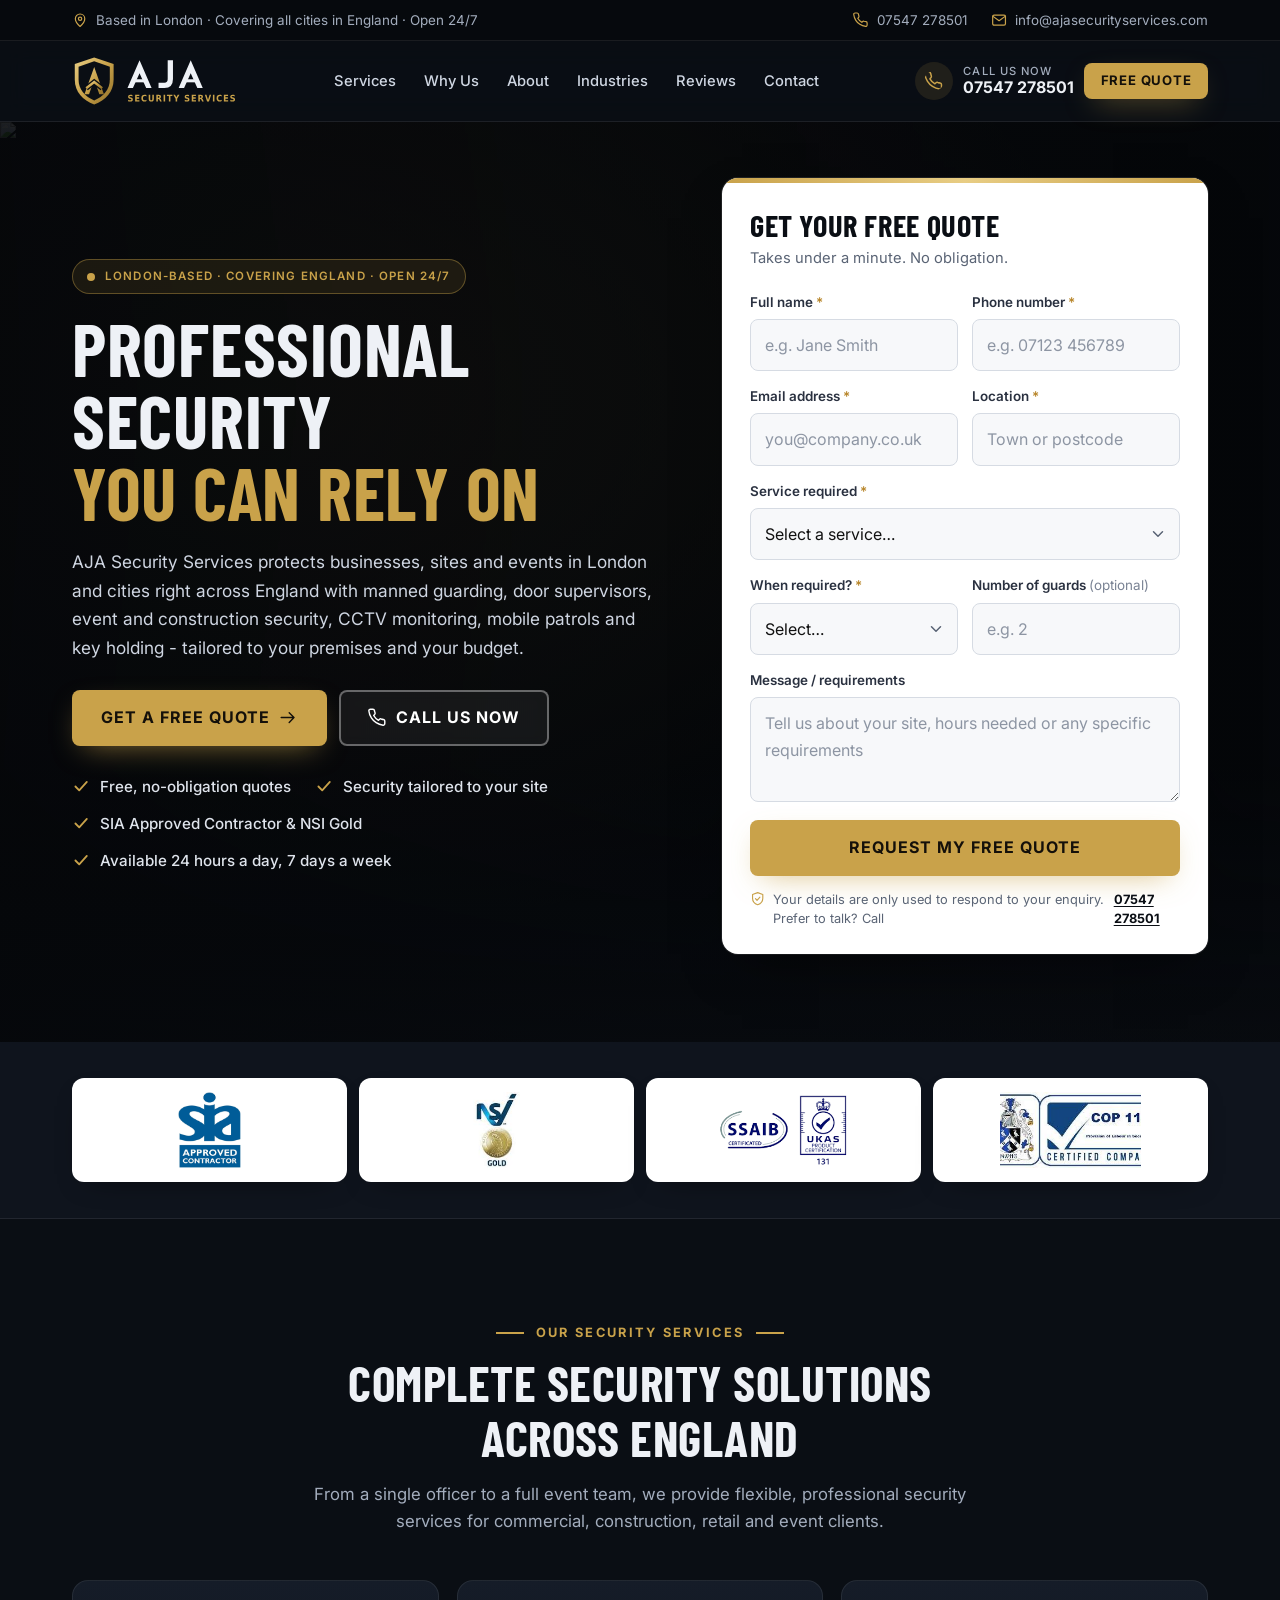
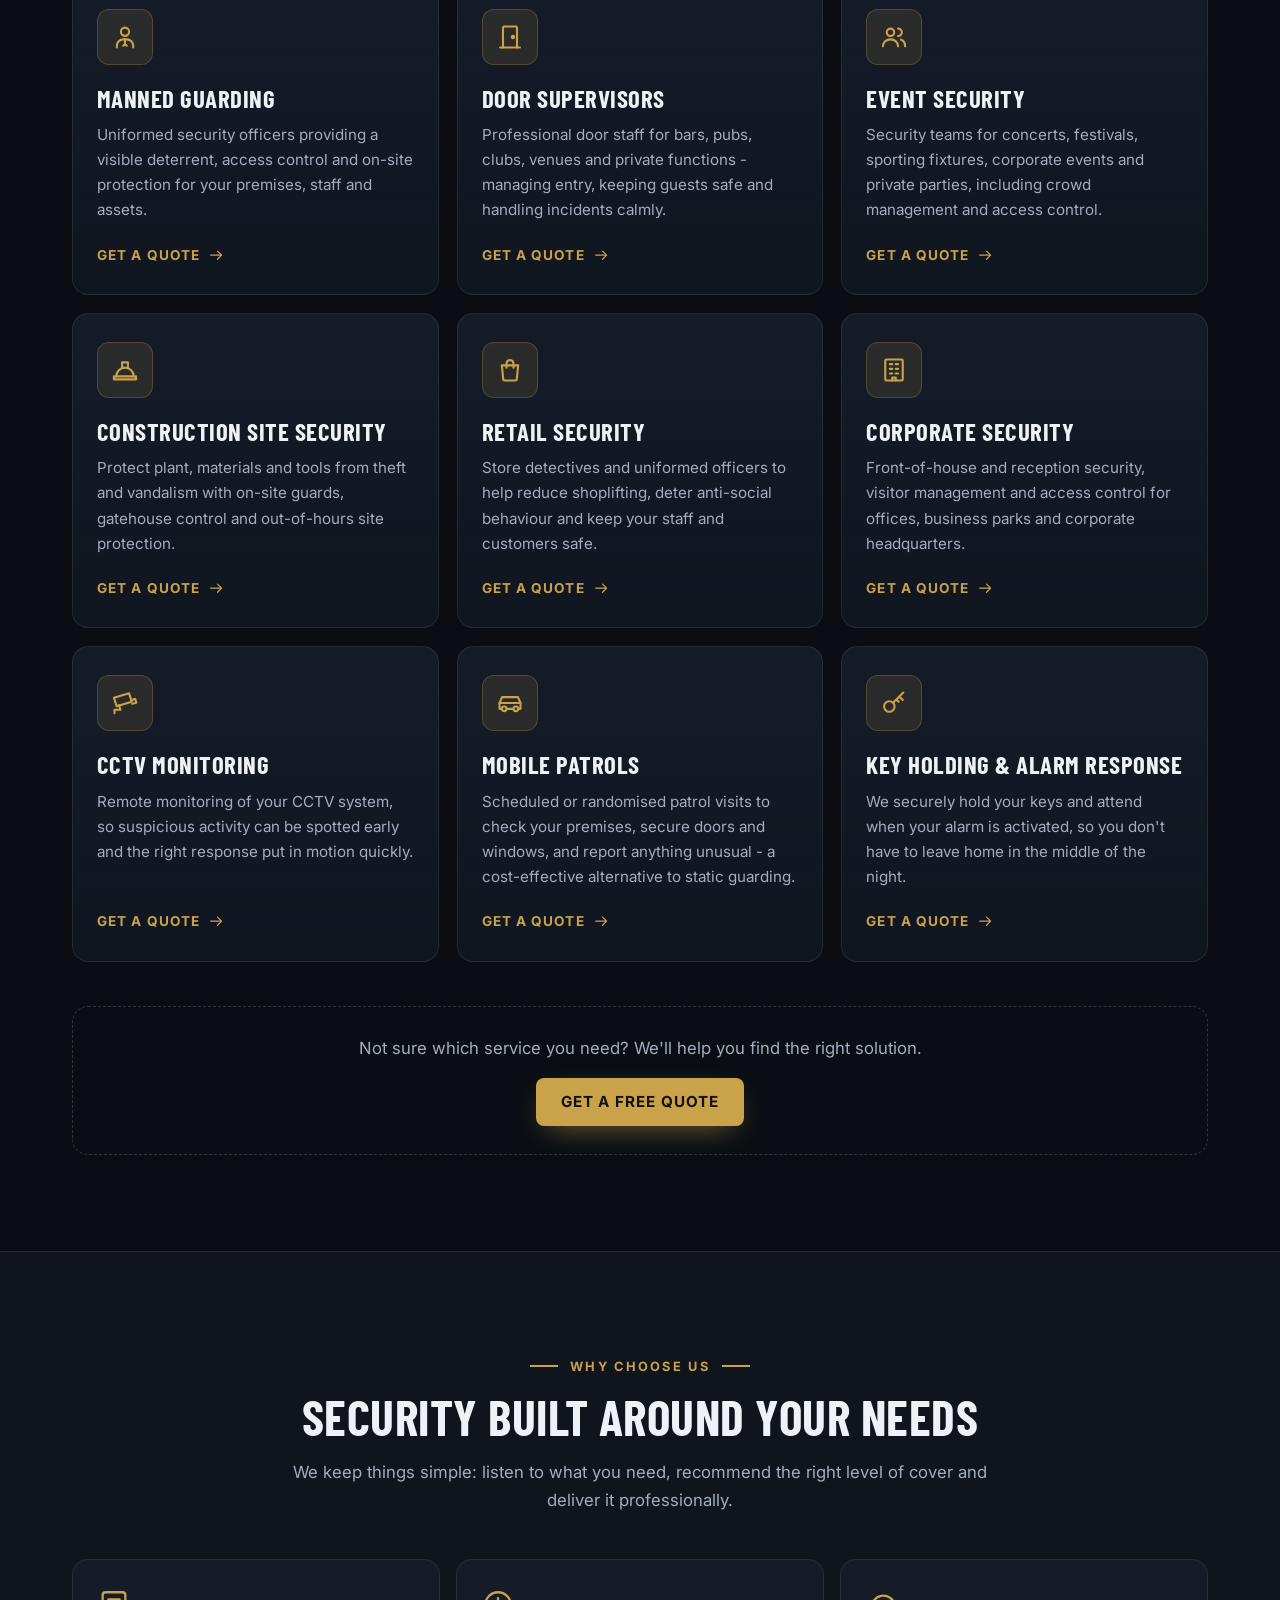
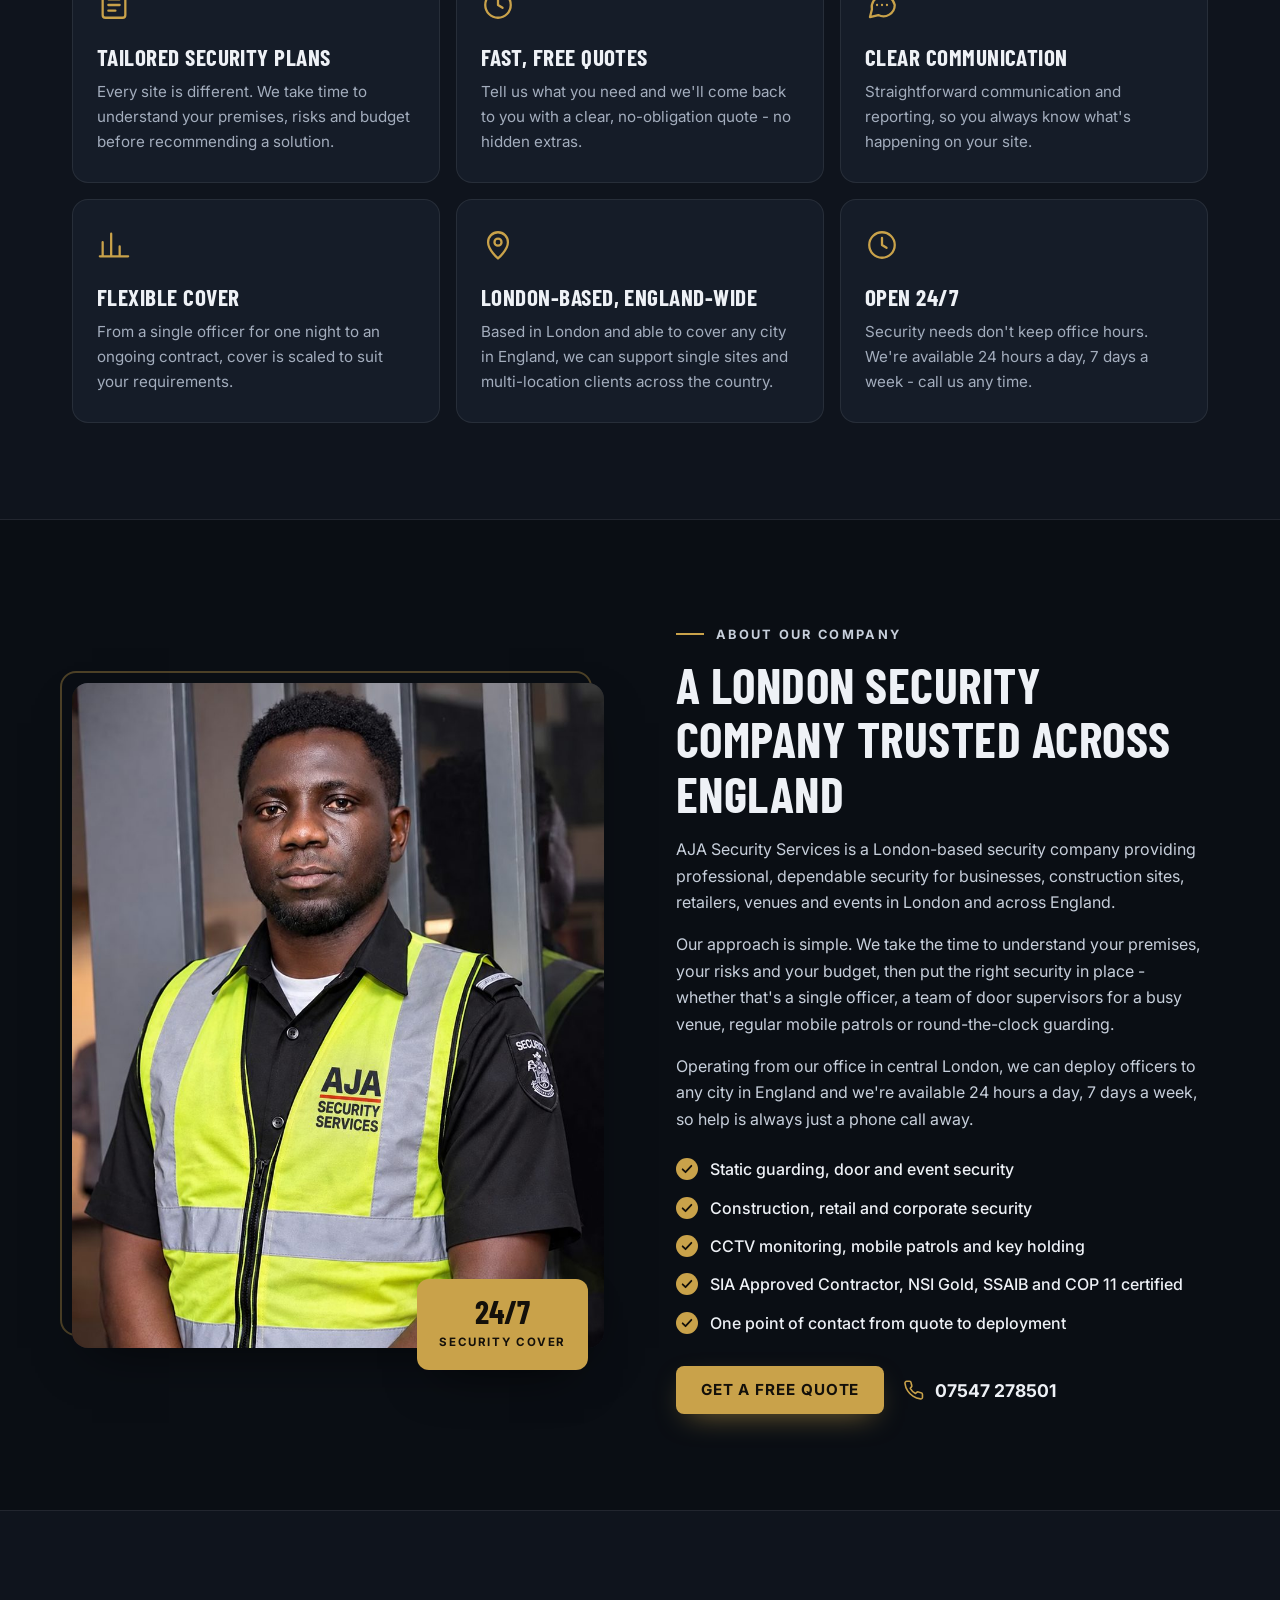
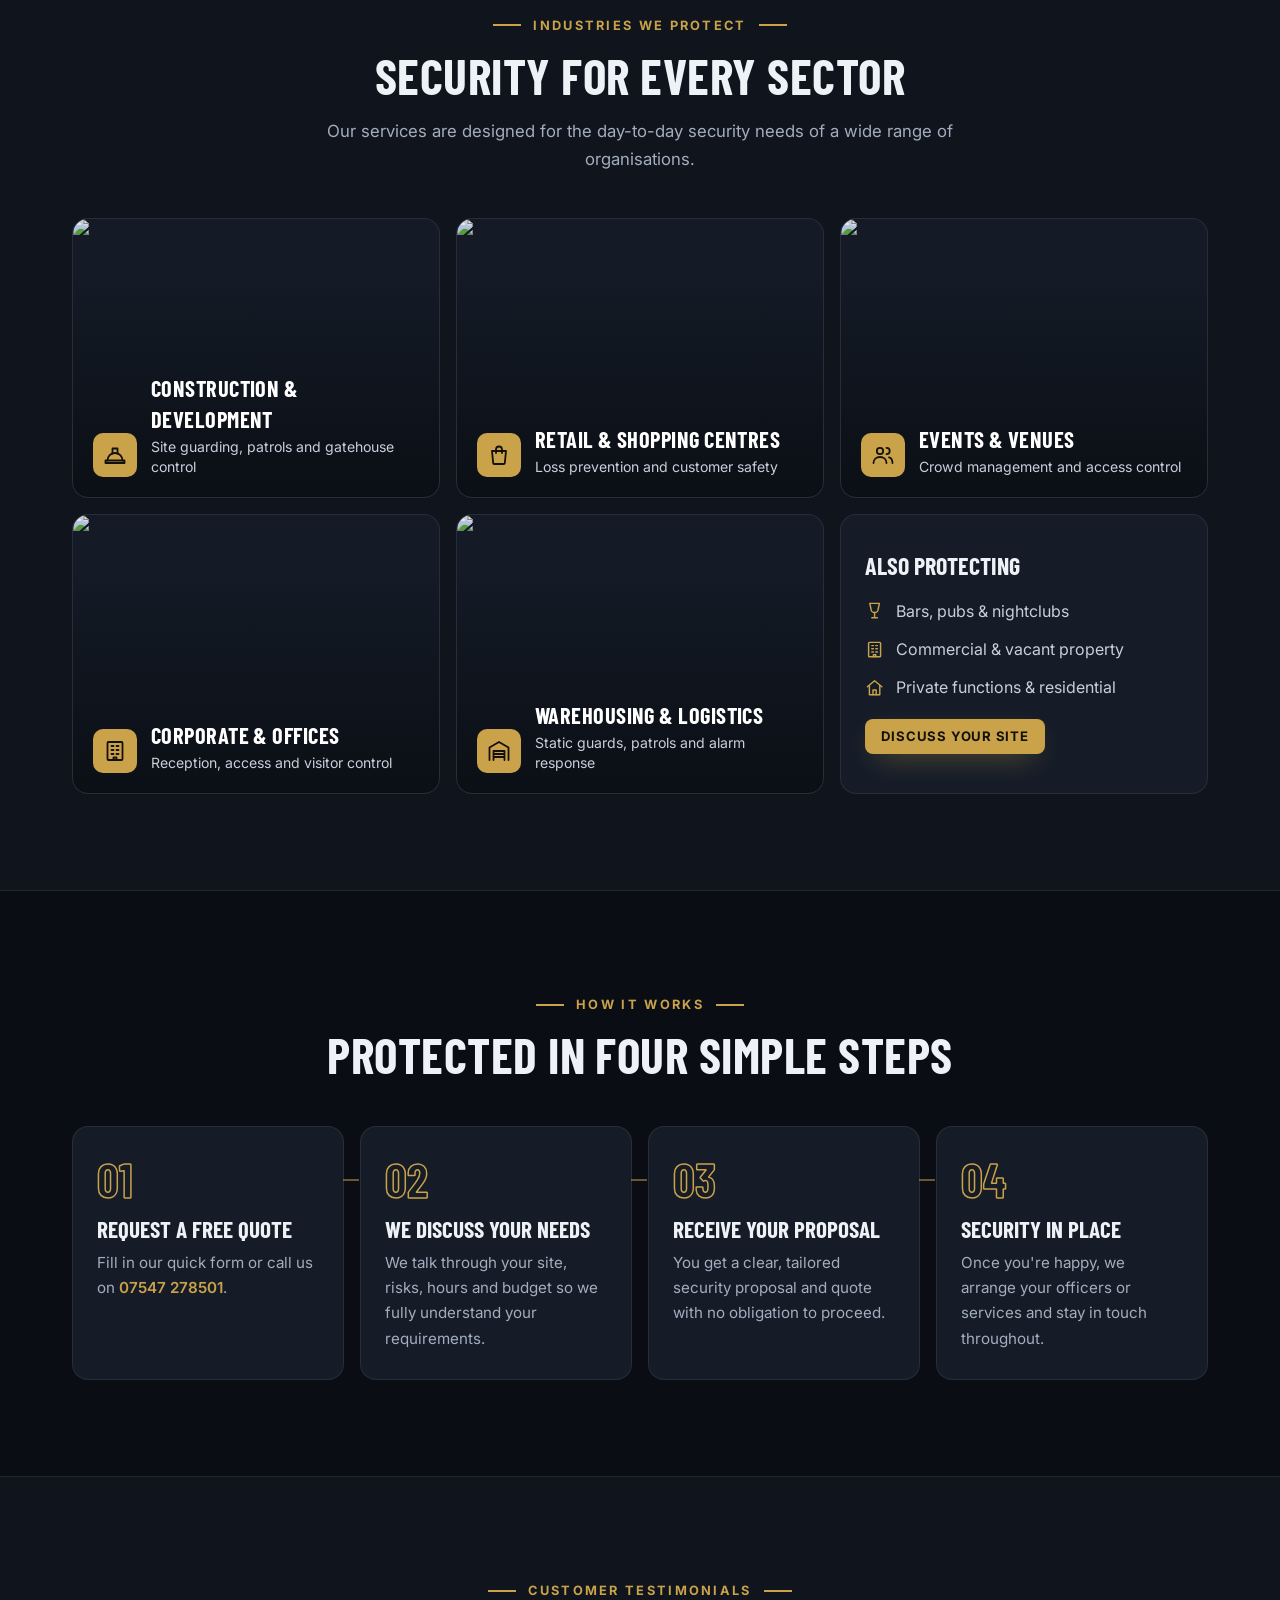
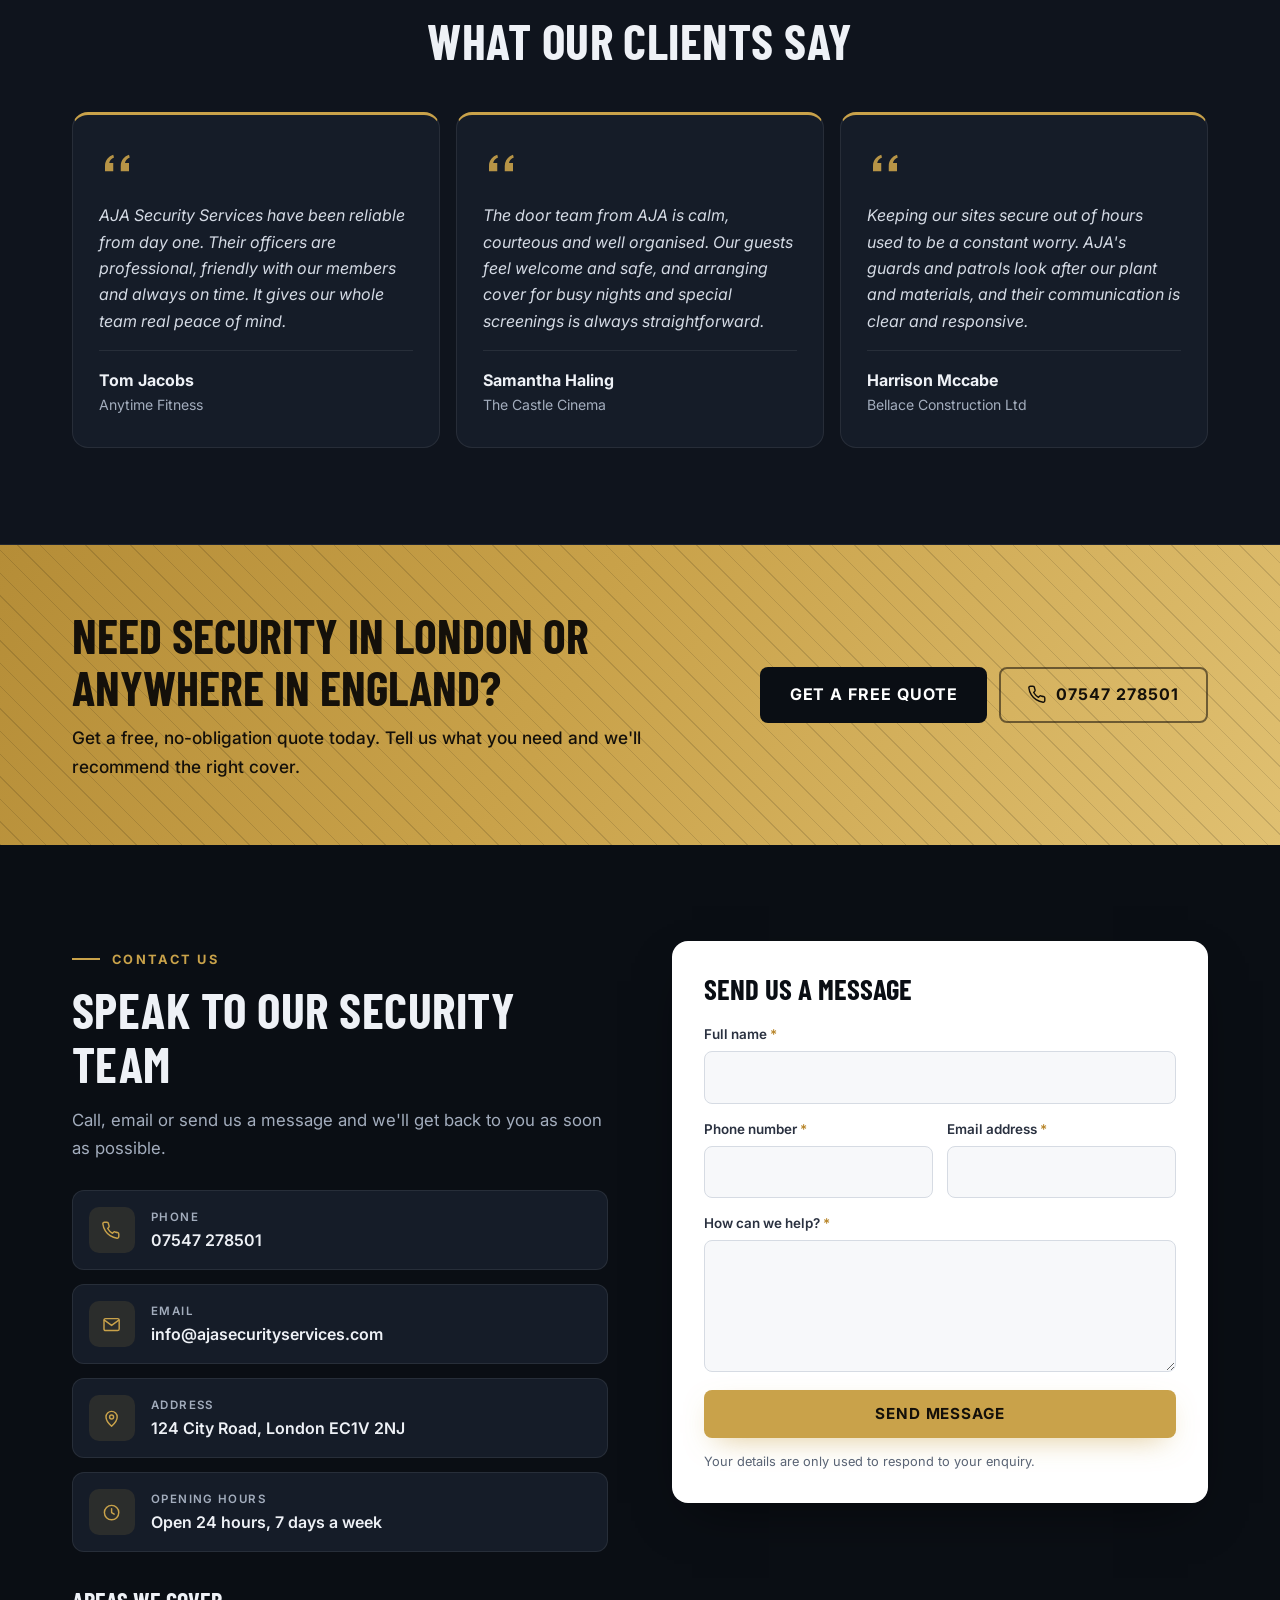
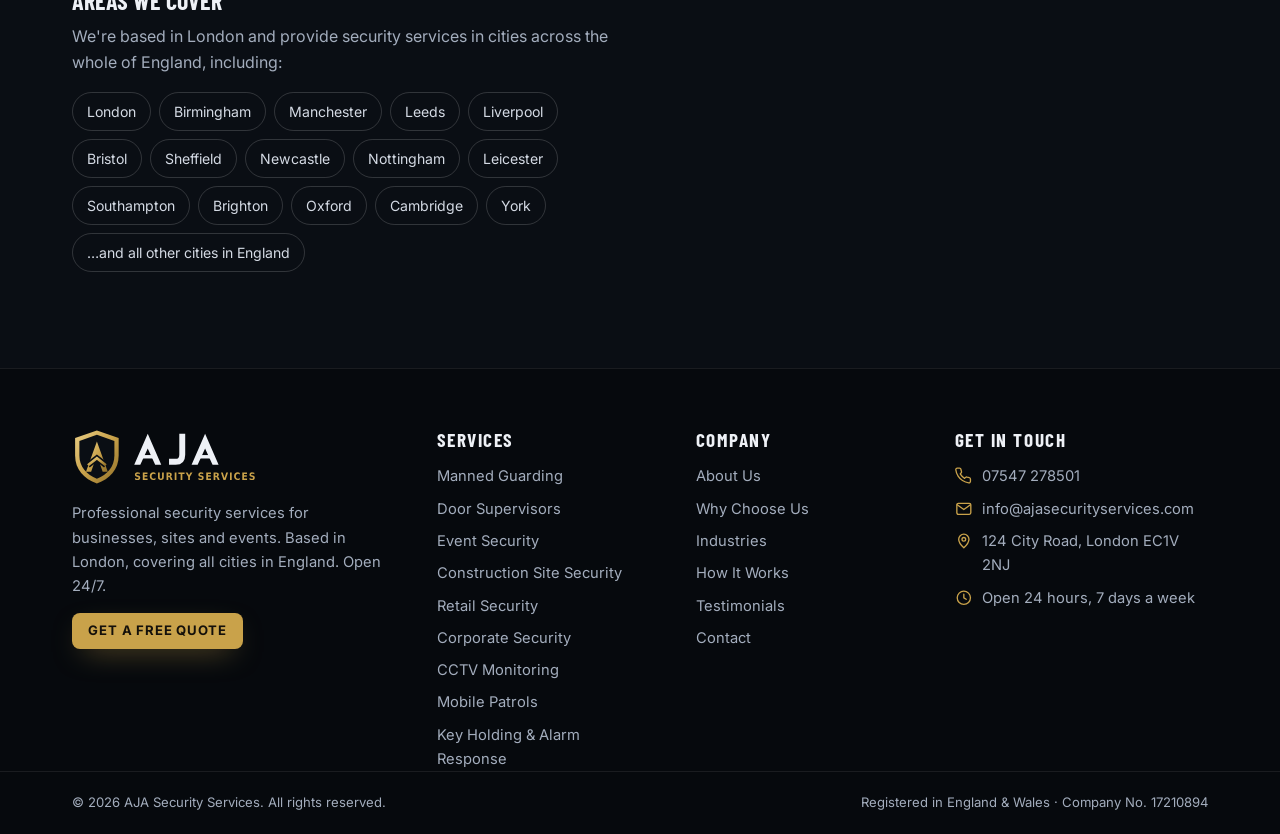
==== commit 55349538: "Rename index_1.html to index.html" ====
--- a/index.html
+++ b/index.html
@@ -21,7 +21,7 @@
   <meta property="og:image" content="https://images.unsplash.com/photo-1485230405346-71acb9518d9c?auto=format&fit=crop&w=1200&h=630&q=70">
 
   <!-- Favicon -->
-  <link rel="icon" type="image/svg+xml" href="images/aja-logo-mark.svg">
+  <link rel="icon" type="image/svg+xml" href="aja-logo-mark.svg">
 
   <!-- Fonts (free, Google Fonts) -->
   <link rel="preconnect" href="https://fonts.googleapis.com">
@@ -105,7 +105,7 @@
   <header class="header" id="header">
     <div class="container header__inner">
       <a href="#top" class="logo" aria-label="AJA Security Services - home">
-        <img class="logo__img" src="images/aja-logo-dark-bg.svg" alt="AJA Security Services" width="238" height="72">
+        <img class="logo__img" src="aja-logo-dark-bg.svg" alt="AJA Security Services" width="238" height="72">
       </a>
 
       <nav class="nav" id="nav" aria-label="Main navigation">
@@ -271,10 +271,10 @@
     <section class="awards" aria-label="Our accreditations">
       <div class="container awards__inner">
         <ul class="awards__list">
-          <li class="awards__item"><img src="images/accreditation-sia-acs.png" alt="SIA Approved Contractor" width="197" height="240" loading="lazy"></li>
-          <li class="awards__item"><img src="images/accreditation-nsi-gold.png" alt="NSI Gold accredited" width="91" height="148" loading="lazy"></li>
-          <li class="awards__item"><img src="images/accreditation-ssaib-ukas.png" alt="SSAIB certificated with UKAS product certification" width="245" height="139" loading="lazy"></li>
-          <li class="awards__item"><img src="images/accreditation-mwhg-cop11.png" alt="MWHG COP 11 certified company - Provision of Labour in Security" width="266" height="144" loading="lazy"></li>
+          <li class="awards__item"><img src="accreditation-sia-acs.png" alt="SIA Approved Contractor" width="197" height="240" loading="lazy"></li>
+          <li class="awards__item"><img src="accreditation-nsi-gold.png" alt="NSI Gold accredited" width="91" height="148" loading="lazy"></li>
+          <li class="awards__item"><img src="accreditation-ssaib-ukas.png" alt="SSAIB certificated with UKAS product certification" width="245" height="139" loading="lazy"></li>
+          <li class="awards__item"><img src="accreditation-mwhg-cop11.png" alt="MWHG COP 11 certified company - Provision of Labour in Security" width="266" height="144" loading="lazy"></li>
         </ul>
       </div>
     </section>
@@ -408,7 +408,7 @@
     <section class="section" id="about" aria-labelledby="about-title">
       <div class="container about">
         <div class="about__media reveal">
-          <img src="images/aja-security-officer.jpg" alt="AJA Security Services officer wearing a branded high-visibility vest and uniform" loading="lazy" width="900" height="1350">
+          <img src="aja-security-officer.jpg" alt="AJA Security Services officer wearing a branded high-visibility vest and uniform" loading="lazy" width="900" height="1350">
           <div class="about__badge">
             <strong>24/7</strong>
             <span>Security cover</span>
@@ -658,7 +658,7 @@
     <div class="container footer__grid">
       <div class="footer__brand">
         <a href="#top" class="logo" aria-label="AJA Security Services - back to top">
-          <img class="logo__img" src="images/aja-logo-dark-bg.svg" alt="AJA Security Services" width="238" height="72" loading="lazy">
+          <img class="logo__img" src="aja-logo-dark-bg.svg" alt="AJA Security Services" width="238" height="72" loading="lazy">
         </a>
         <p>Professional security services for businesses, sites and events. Based in London, covering all cities in England. Open 24/7.</p>
         <a class="btn btn--primary btn--sm" href="#quote" data-quote>Get a Free Quote</a>
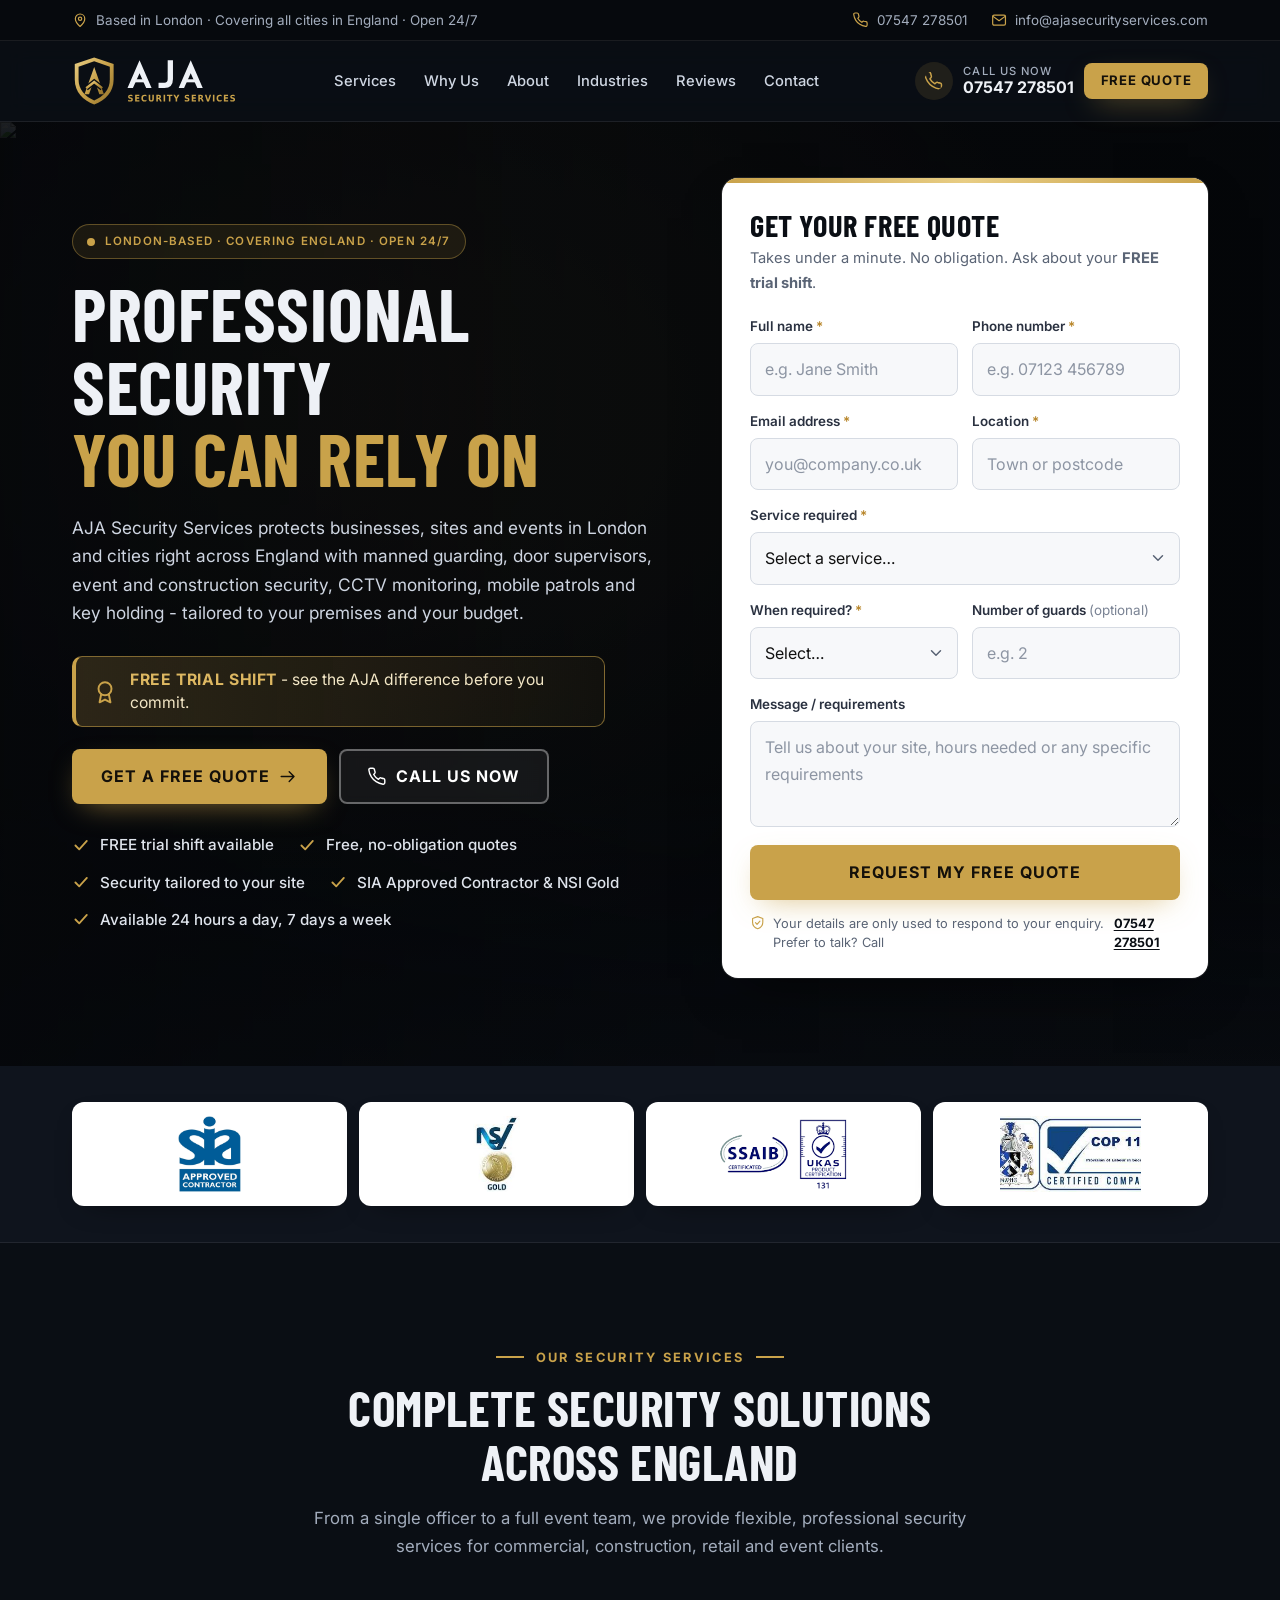
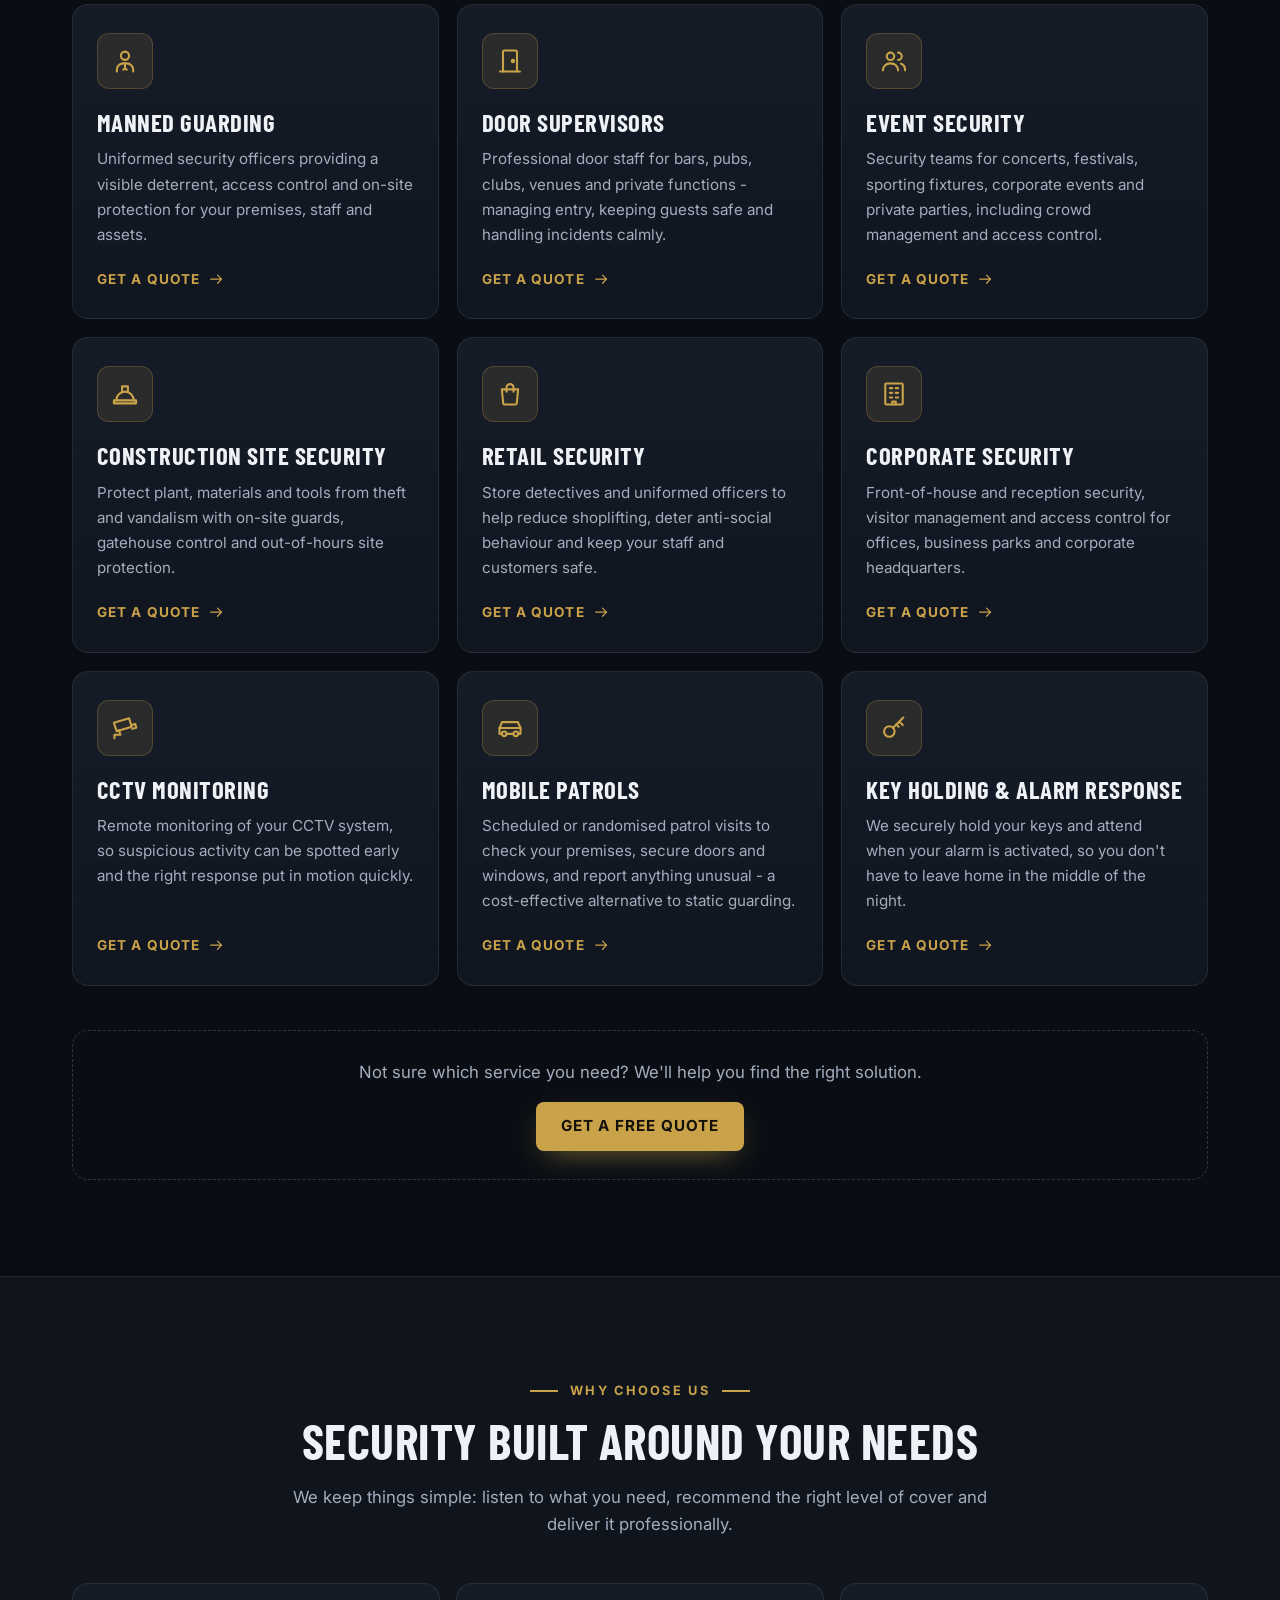
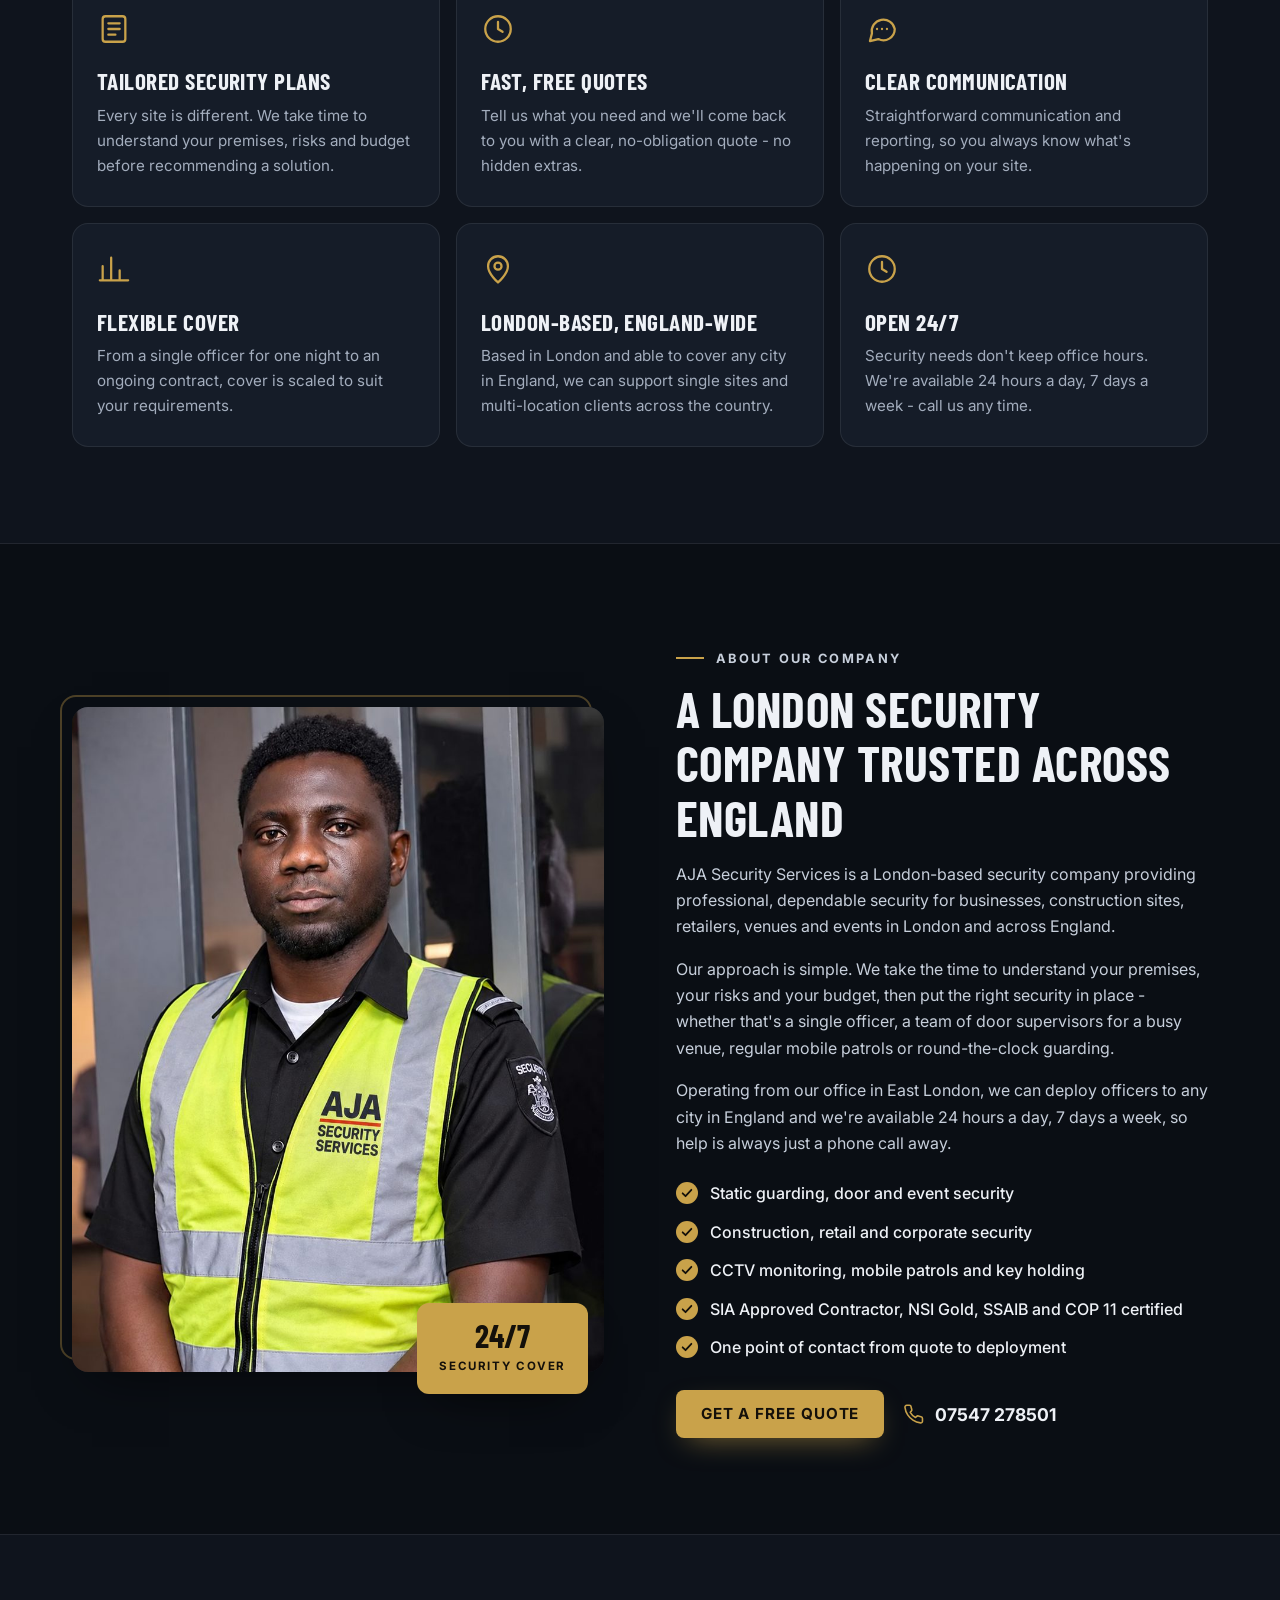
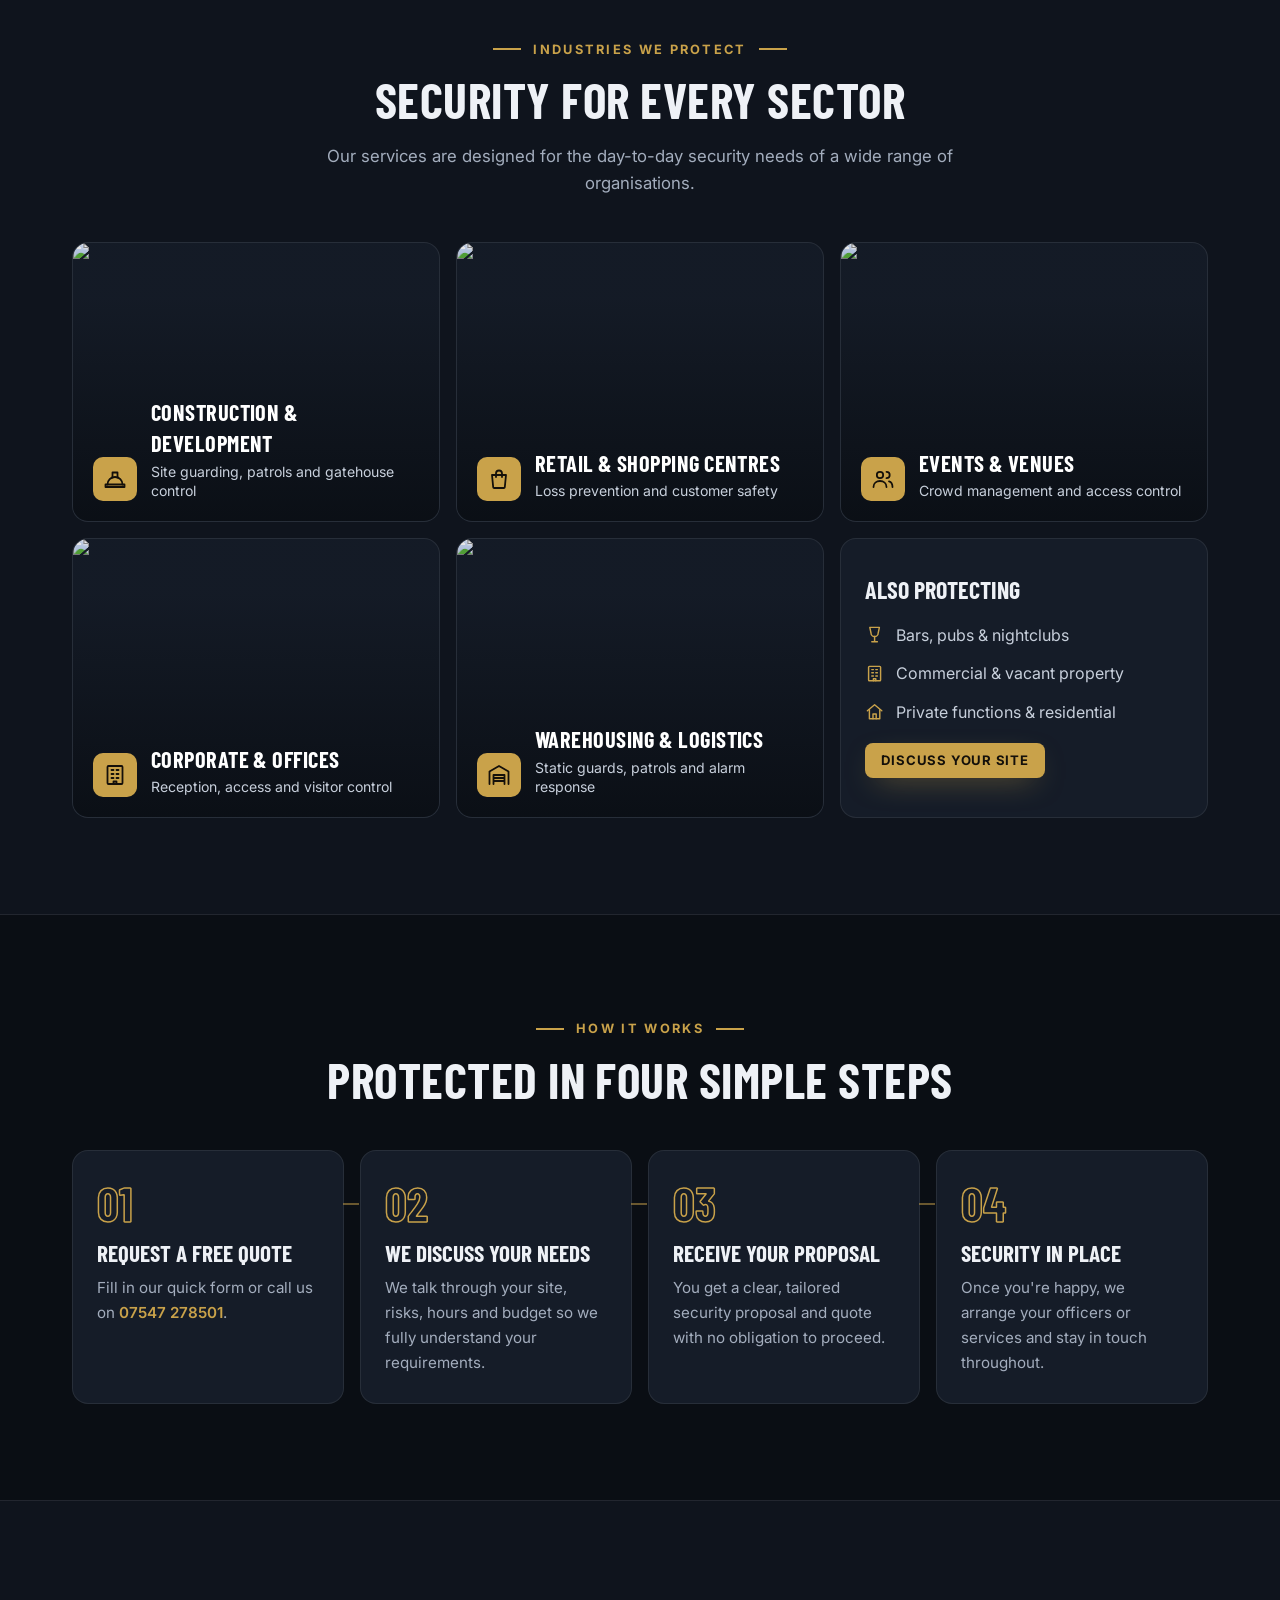
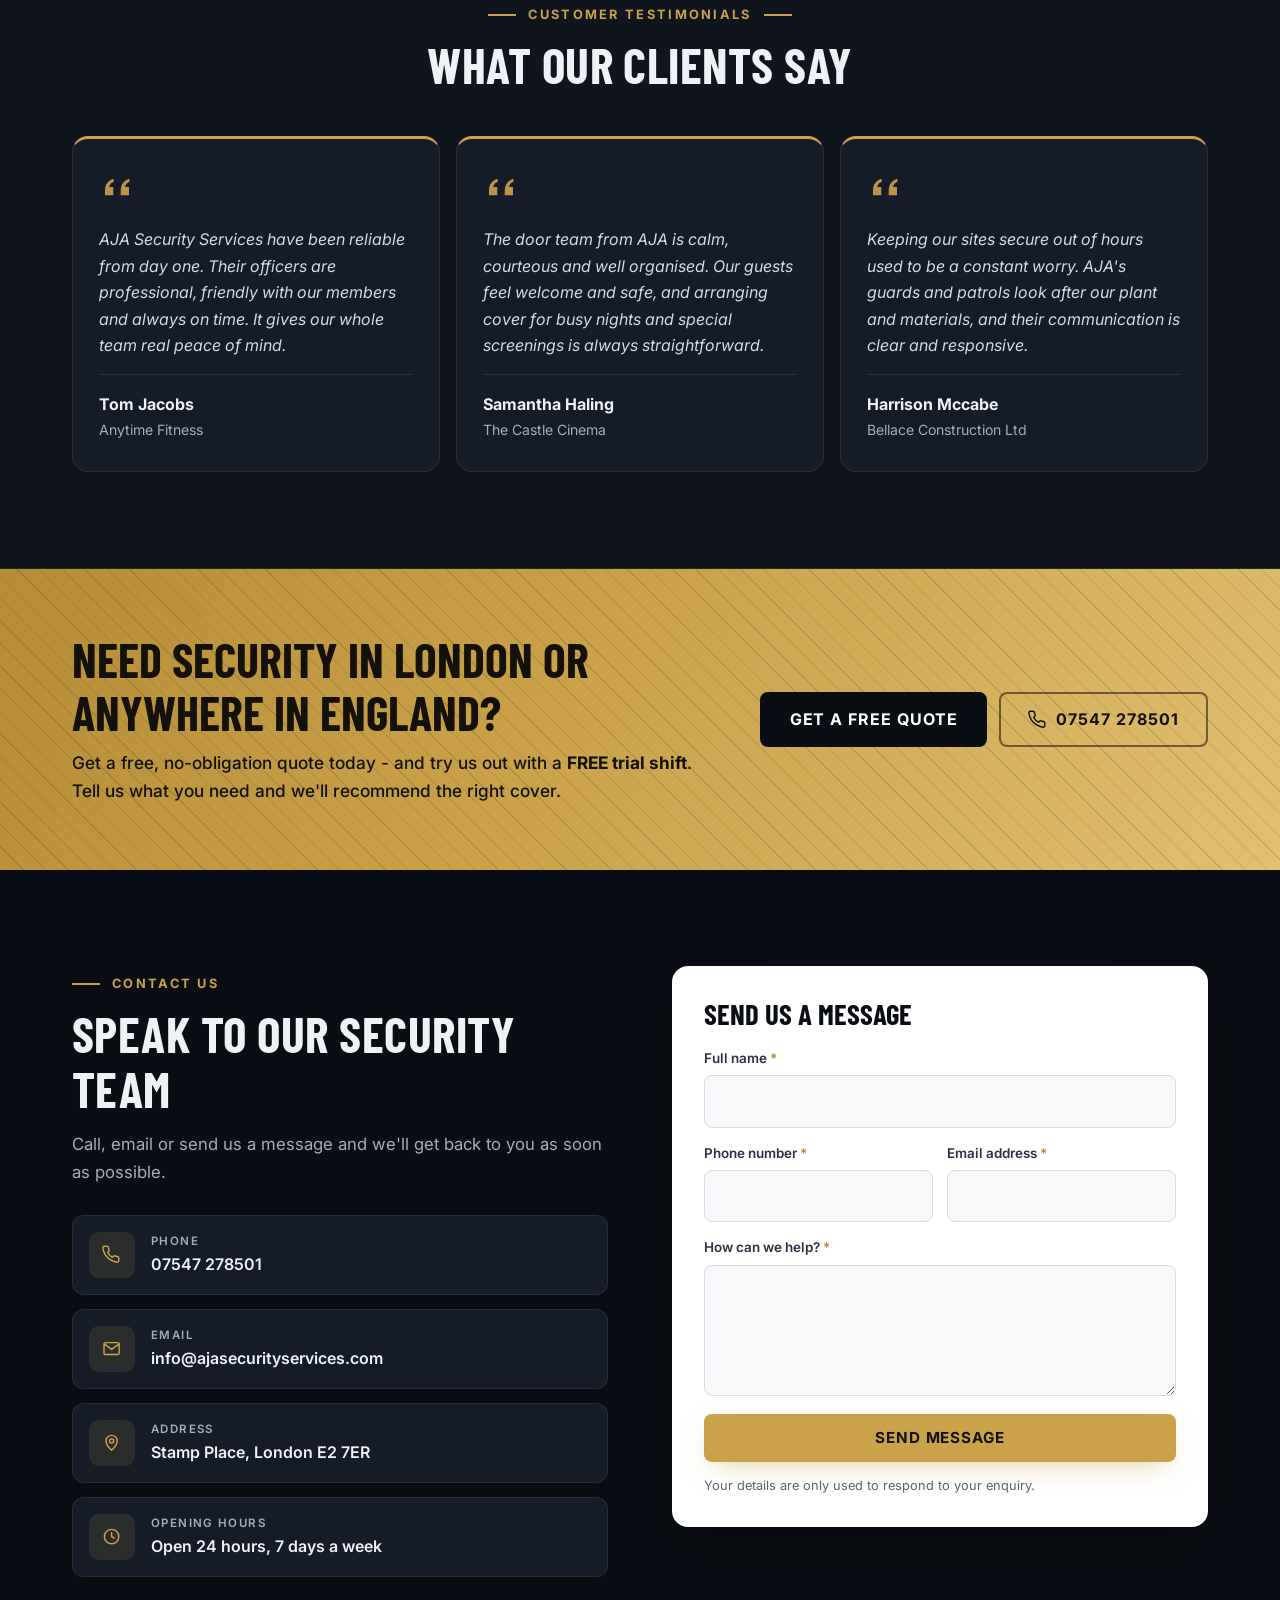
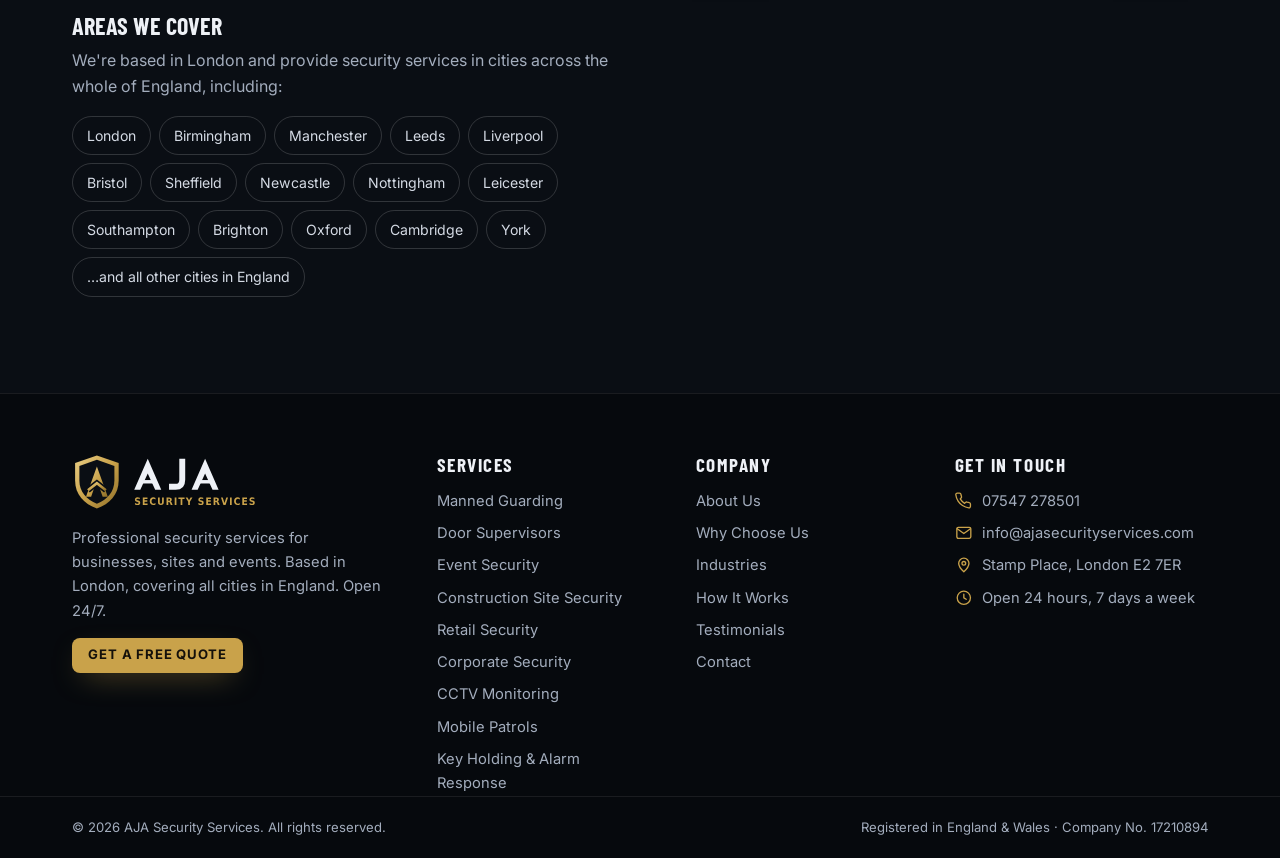
==== commit 20f69021: "Add files via upload" ====
--- a/index.html
+++ b/index.html
@@ -10,7 +10,8 @@
        ============================================================ -->
   <title>AJA Security Services | Security Guards London &amp; England</title>
   <meta name="description" content="SIA Approved security guards, door supervisors, event and construction security. London-based, covering all of England, 24/7. Get your free quote today.">
-  <!-- When your domain is live, add: <link rel="canonical" href="https://your-domain/"> and <meta property="og:url" content="https://your-domain/"> -->
+  <!-- If you move to your own domain later, update these addresses. -->
+  <link rel="canonical" href="https://hamim000567.github.io/AJA-Security/">
   <meta name="theme-color" content="#0a0e14">
 
   <!-- Social sharing -->
@@ -18,7 +19,10 @@
   <meta property="og:title" content="AJA Security Services | London-based Security Covering All of England, 24/7">
   <meta property="og:description" content="Manned guarding, door supervisors, event and construction security, CCTV monitoring, mobile patrols and key holding. Get a free quote.">
   <meta property="og:locale" content="en_GB">
-  <meta property="og:image" content="https://images.unsplash.com/photo-1485230405346-71acb9518d9c?auto=format&fit=crop&w=1200&h=630&q=70">
+  <meta property="og:url" content="https://hamim000567.github.io/AJA-Security/">
+  <meta property="og:site_name" content="AJA Security Services">
+  <meta property="og:image" content="https://hamim000567.github.io/AJA-Security/aja-security-officer.jpg">
+  <meta name="twitter:card" content="summary_large_image">
 
   <!-- Favicon -->
   <link rel="icon" type="image/svg+xml" href="aja-logo-mark.svg">
@@ -41,14 +45,17 @@
     "@context": "https://schema.org",
     "@type": "LocalBusiness",
     "name": "AJA Security Services",
+    "url": "https://hamim000567.github.io/AJA-Security/",
+    "logo": "https://hamim000567.github.io/AJA-Security/aja-logo-mark.svg",
+    "image": "https://hamim000567.github.io/AJA-Security/aja-security-officer.jpg",
     "description": "Security services including manned guarding, door supervisors, event security, construction site security, retail security, corporate security, CCTV monitoring, mobile patrols and key holding & alarm response.",
     "telephone": "+447547278501",
     "email": "info@ajasecurityservices.com",
     "address": {
       "@type": "PostalAddress",
-      "streetAddress": "124 City Road",
+      "streetAddress": "Stamp Place",
       "addressLocality": "London",
-      "postalCode": "EC1V 2NJ",
+      "postalCode": "E2 7ER",
       "addressCountry": "GB"
     },
     "areaServed": "England",
@@ -157,11 +164,16 @@
             door supervisors, event and construction security, CCTV monitoring, mobile patrols and key holding -
             tailored to your premises and your budget.
           </p>
+          <p class="hero__offer">
+            <svg class="i" aria-hidden="true"><use href="#i-award"/></svg>
+            <span><strong>FREE trial shift</strong> - see the AJA difference before you commit.</span>
+          </p>
           <div class="hero__buttons">
             <a class="btn btn--primary btn--lg" href="#quote" data-quote>Get a Free Quote <svg class="i" aria-hidden="true"><use href="#i-arrow"/></svg></a>
             <a class="btn btn--ghost btn--lg" href="tel:+447547278501"><svg class="i" aria-hidden="true"><use href="#i-phone"/></svg> Call Us Now</a>
           </div>
           <ul class="hero__points">
+            <li><svg class="i" aria-hidden="true"><use href="#i-check"/></svg> FREE trial shift available</li>
             <li><svg class="i" aria-hidden="true"><use href="#i-check"/></svg> Free, no-obligation quotes</li>
             <li><svg class="i" aria-hidden="true"><use href="#i-check"/></svg> Security tailored to your site</li>
             <li><svg class="i" aria-hidden="true"><use href="#i-check"/></svg> SIA Approved Contractor &amp; NSI Gold</li>
@@ -175,7 +187,7 @@
         <div class="quote-card" id="quote">
           <div class="quote-card__head">
             <h2 class="quote-card__title">Get Your Free Quote</h2>
-            <p>Takes under a minute. No obligation.</p>
+            <p>Takes under a minute. No obligation. Ask about your <strong>FREE trial shift</strong>.</p>
           </div>
 
           <form class="form js-form" action="https://formspree.io/f/xppwrbzv" method="POST" novalidate>
@@ -219,6 +231,7 @@
                 <option>CCTV Monitoring</option>
                 <option>Mobile Patrols</option>
                 <option>Key Holding &amp; Alarm Response</option>
+                <option>FREE trial shift</option>
                 <option>Not sure / multiple services</option>
               </select>
             </div>
@@ -428,7 +441,7 @@
             regular mobile patrols or round-the-clock guarding.
           </p>
           <p>
-            Operating from our office in central London, we can deploy officers to any city in England and we're available
+            Operating from our office in East London, we can deploy officers to any city in England and we're available
             24 hours a day, 7 days a week, so help is always just a phone call away.
           </p>
           <ul class="checklist">
@@ -556,7 +569,7 @@
       <div class="container cta-band__inner reveal">
         <div>
           <h2 id="cta-title">Need Security in London or Anywhere in England?</h2>
-          <p>Get a free, no-obligation quote today. Tell us what you need and we'll recommend the right cover.</p>
+          <p>Get a free, no-obligation quote today - and try us out with a <strong>FREE trial shift</strong>. Tell us what you need and we'll recommend the right cover.</p>
         </div>
         <div class="cta-band__buttons">
           <a class="btn btn--dark btn--lg" href="#quote" data-quote>Get a Free Quote</a>
@@ -584,7 +597,7 @@
             </li>
             <li>
               <span class="contact__icon"><svg class="i" aria-hidden="true"><use href="#i-pin"/></svg></span>
-              <span><small>Address</small><address>124 City Road, London EC1V 2NJ</address></span>
+              <span><small>Address</small><address>Stamp Place, London E2 7ER</address></span>
             </li>
             <li>
               <span class="contact__icon"><svg class="i" aria-hidden="true"><use href="#i-clock"/></svg></span>
@@ -696,7 +709,7 @@
         <ul class="footer__contact">
           <li><svg class="i" aria-hidden="true"><use href="#i-phone"/></svg><a href="tel:+447547278501">07547 278501</a></li>
           <li><svg class="i" aria-hidden="true"><use href="#i-mail"/></svg><a href="mailto:info@ajasecurityservices.com">info@ajasecurityservices.com</a></li>
-          <li><svg class="i" aria-hidden="true"><use href="#i-pin"/></svg><span>124 City Road, London EC1V 2NJ</span></li>
+          <li><svg class="i" aria-hidden="true"><use href="#i-pin"/></svg><span>Stamp Place, London E2 7ER</span></li>
           <li><svg class="i" aria-hidden="true"><use href="#i-clock"/></svg><span>Open 24 hours, 7 days a week</span></li>
         </ul>
       </div>
--- a/style.css
+++ b/style.css
@@ -202,6 +202,14 @@
 }
 .hero__title span { display: block; color: var(--accent); }
 .hero__lead { font-size: 1.08rem; color: #cfd6e2; max-width: 36em; margin-bottom: 28px; }
+.hero__offer {
+  display: flex; align-items: center; gap: 12px; margin: 0 0 22px; padding: 12px 16px;
+  border: 1px solid rgba(201,162,74,0.55); border-left: 4px solid var(--accent); border-radius: 10px;
+  background: linear-gradient(90deg, rgba(201,162,74,0.2), rgba(201,162,74,0.05)); color: #f3e7c6; font-size: 0.98rem; line-height: 1.45;
+  max-width: 34em;
+}
+.hero__offer .i { width: 26px; height: 26px; color: var(--accent); }
+.hero__offer strong { color: var(--accent-hover); text-transform: uppercase; letter-spacing: 0.04em; }
 .hero__buttons { display: grid; gap: 12px; margin-bottom: 28px; }
 .hero__points { display: grid; gap: 10px; color: #dfe4ec; font-weight: 500; font-size: 0.95rem; }
 .hero__points li { display: flex; align-items: center; gap: 10px; }
